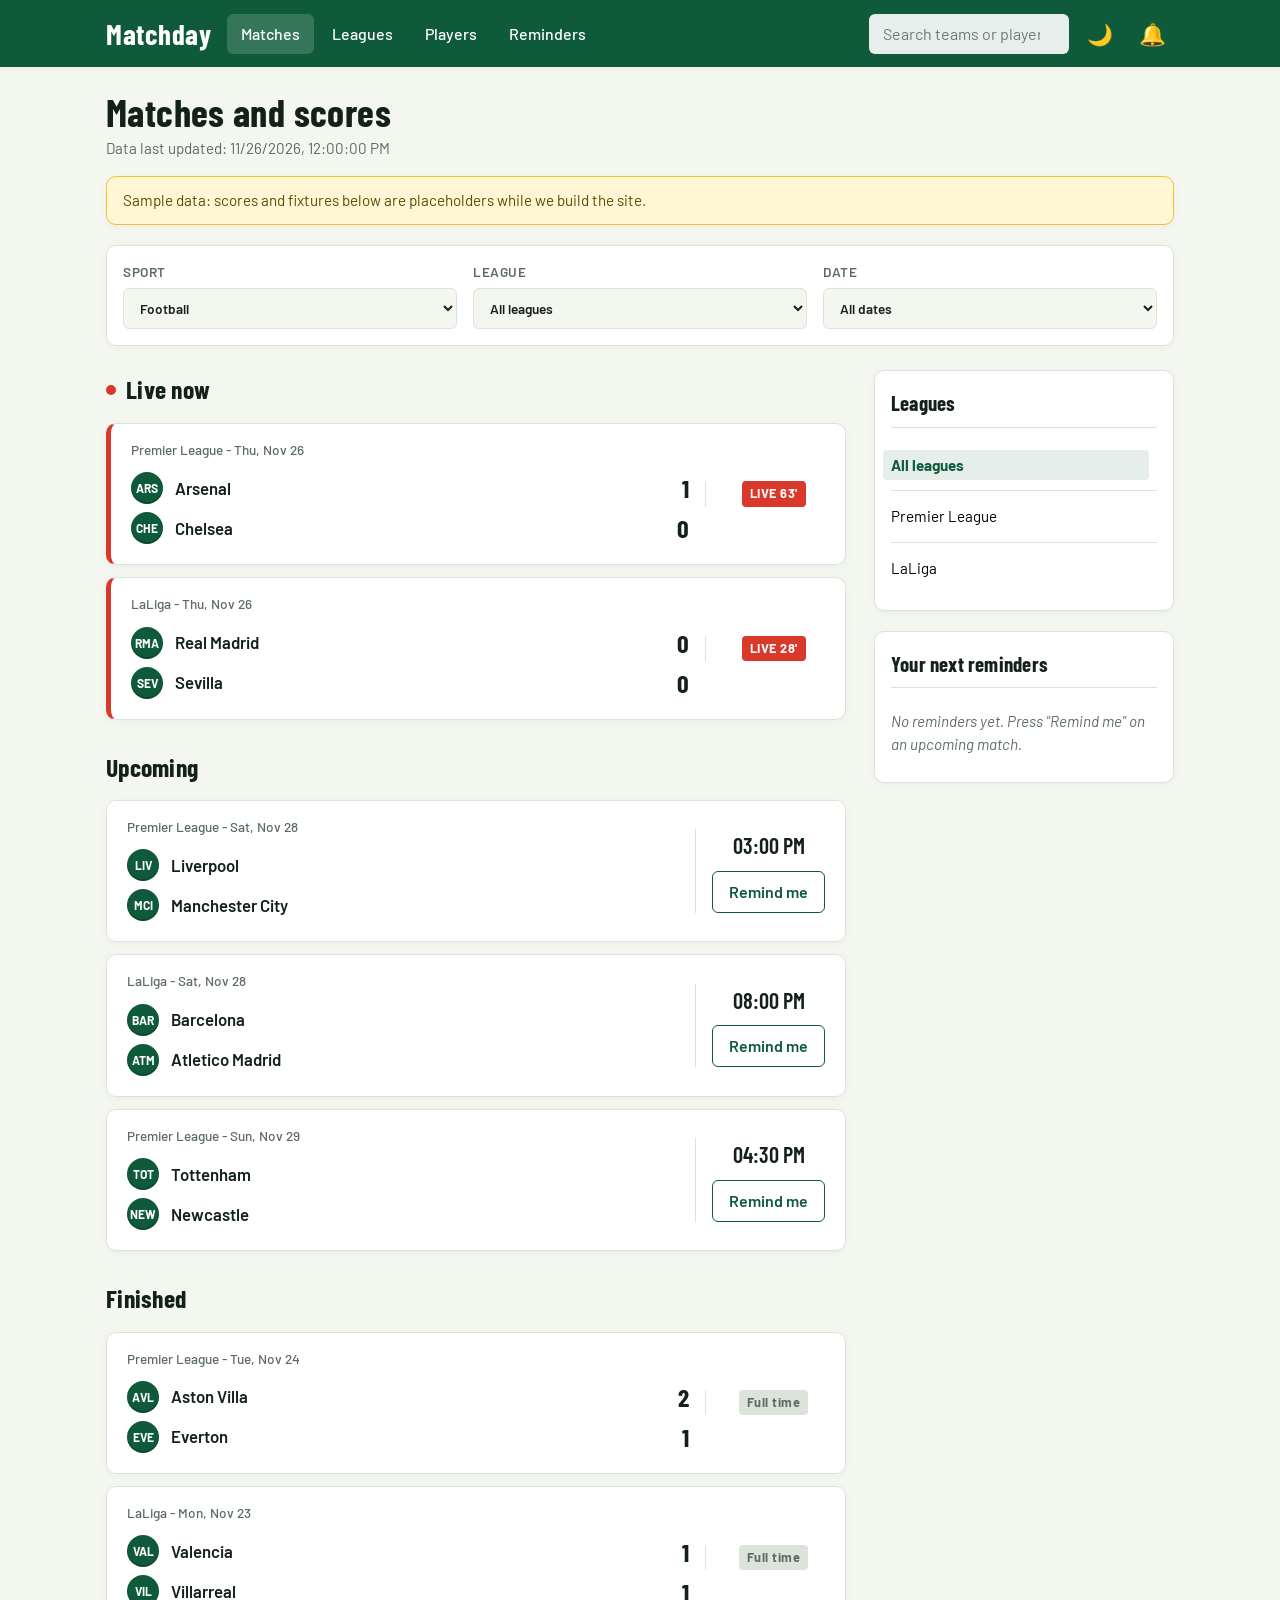
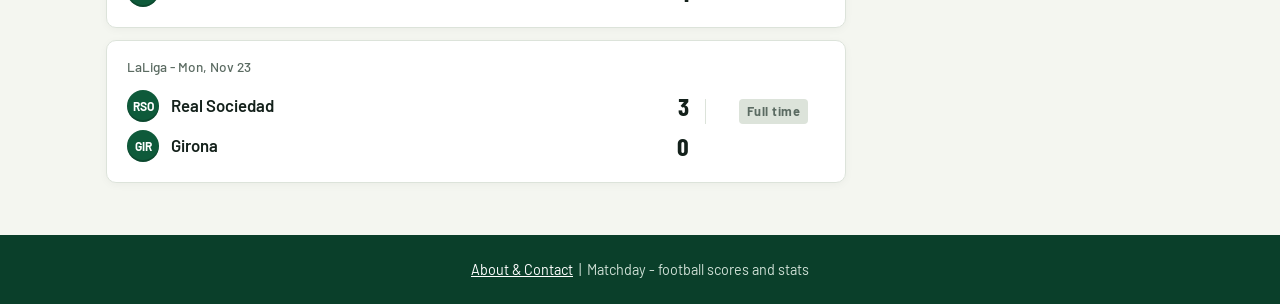
==== index.html @ 205458b6 "initial commit" ====
<!DOCTYPE html>
<html lang="en">
<head>
  <meta charset="UTF-8">
  <meta name="viewport" content="width=device-width, initial-scale=1">
  <title>Matchday - Live Scores, Fixtures and Results</title>
  <!-- Fonts from Google Fonts -->
  <link rel="stylesheet" href="https://fonts.googleapis.com/css2?family=Barlow:wght@400;500;600&family=Barlow+Condensed:wght@600;700&display=swap">
  <link rel="stylesheet" href="assets/css/theme.css">
  <!-- Prevent Dark Mode Flash -->
  <script>
    const savedTheme = localStorage.getItem('theme');
    const systemDark = window.matchMedia('(prefers-color-scheme: dark)').matches;
    if (savedTheme === 'dark' || (!savedTheme && systemDark)) {
      document.documentElement.setAttribute('data-theme', 'dark');
    }
  </script>
</head>
<body data-root="./" data-page="Matches">
  <header id="site-header"></header>

  <main class="page">
    <div class="page-header">
      <div>
        <h1 class="page-title">Matches and scores</h1>
        <p class="page-sub" id="updated"></p>
      </div>
    </div>
    
    <div class="notice" id="sample-notice" hidden>Sample data: scores and fixtures below are placeholders while we build the site.</div>

    <div class="filters">
      <label>Sport
        <select id="f-sport"><option>Football</option></select>
      </label>
      <label>League
        <select id="f-league"><option value="all">All leagues</option></select>
      </label>
      <label>Date
        <select id="f-date"><option value="all">All dates</option></select>
      </label>
    </div>

    <div class="layout">
      <section id="matches"></section>
      <aside>
        <div class="panel"><h3>Leagues</h3><ul class="side-list" id="side-leagues"></ul></div>
        <div class="panel"><h3>Your next reminders</h3><ul class="side-list" id="side-reminders"></ul></div>
      </aside>
    </div>
  </main>

  <footer id="site-footer"></footer>

  <script src="data/matches-data.js"></script>
  <script src="assets/js/common.js"></script>
  <script src="home.js"></script>
</body>
</html>
---- assets/css/theme.css ----
/* ============================================================
   theme.css - SHARED by all 9 pages. Change a colour here and the
   whole website changes. Colours live in :root as "variables".
   ============================================================ */
:root {
  /* Light Theme (Default) */
  --pitch: #0e5a3a;      /* main green (header, buttons) */
  --pitch-dark: #0a3f2a; /* darker green (hover, footer) */
  --chalk: #f4f6f0;      /* page background */
  --card: #ffffff;       /* card background */
  --ink: #14211b;        /* main text */
  --muted: #5b6b62;      /* secondary text */
  --line: #dce3da;       /* borders */
  --gold: #f2c230;       /* highlight (bell badge, active filter) */
  --live: #d8392b;       /* LIVE badge */
  --radius: 10px;
  --shadow-sm: 0 2px 8px rgba(0, 0, 0, 0.04);
  --shadow-md: 0 8px 20px rgba(0, 0, 0, 0.08);
  --transition: all 0.25s cubic-bezier(0.4, 0, 0.2, 1);
}

[data-theme="dark"] {
  /* Dark Theme */
  --chalk: #0f1512;
  --card: #1a2420;
  --ink: #f4f6f0;
  --muted: #9baaa1;
  --line: #2d3b34;
  --shadow-sm: 0 2px 8px rgba(0, 0, 0, 0.3);
  --shadow-md: 0 8px 20px rgba(0, 0, 0, 0.5);
}

* { box-sizing: border-box; margin: 0; }
body {
  font-family: "Barlow", system-ui, -apple-system, "Segoe UI", sans-serif;
  background: var(--chalk);
  color: var(--ink);
  line-height: 1.5;
  transition: background-color 0.3s ease, color 0.3s ease;
}
h1, h2, h3, .score, .logo { font-family: "Barlow Condensed", "Barlow", sans-serif; letter-spacing: 0.01em; }
a { color: inherit; text-decoration: none; }
button, select, input { font: inherit; }
:focus-visible { outline: 3px solid var(--gold); outline-offset: 2px; }

/* ---------- Header ---------- */
.site-header { background: var(--pitch); color: #fff; position: sticky; top: 0; z-index: 10; box-shadow: var(--shadow-sm); }
.header-inner { max-width: 1100px; margin: auto; padding: 12px 16px; display: flex; align-items: center; gap: 16px; flex-wrap: wrap; }
.logo { font-size: 1.8rem; font-weight: 700; letter-spacing: 0.5px; }
.nav { display: flex; gap: 4px; flex: 1; }
.nav a { padding: 8px 14px; border-radius: 6px; font-weight: 500; transition: var(--transition); }
.nav a:hover, .nav a.active { background: rgba(255, 255, 255, 0.16); }
.header-controls { display: flex; align-items: center; gap: 12px; }
.search { padding: 8px 14px; border: 0; border-radius: 6px; width: 200px; background: rgba(255, 255, 255, 0.9); transition: var(--transition); }
.search:focus { background: #fff; box-shadow: 0 0 0 3px rgba(242, 194, 48, 0.4); outline: none; }
.theme-toggle { background: none; border: 0; color: #fff; font-size: 1.3rem; cursor: pointer; padding: 6px; border-radius: 50%; display: grid; place-items: center; transition: var(--transition); }
.theme-toggle:hover { background: rgba(255, 255, 255, 0.16); transform: rotate(15deg); }
.bell { position: relative; background: none; border: 0; color: #fff; font-size: 1.35rem; cursor: pointer; padding: 4px 8px; transition: var(--transition); }
.bell:hover { transform: scale(1.1); }
.bell-count { position: absolute; top: -2px; right: -2px; min-width: 18px; height: 18px; border-radius: 9px; background: var(--gold); color: #000; font-size: 0.75rem; font-weight: 700; display: grid; place-items: center; }
.bell-count[hidden] { display: none; }

/* ---------- Page layout ---------- */
.page { max-width: 1100px; margin: 0 auto; padding: 24px 16px 40px; }
.page-header { display: flex; justify-content: space-between; align-items: flex-end; margin-bottom: 16px; }
.page-title { font-size: 2.4rem; font-weight: 700; margin-bottom: 4px; line-height: 1.1; }
.page-sub { color: var(--muted); font-size: 0.95rem; }
.layout { display: grid; grid-template-columns: 1fr 300px; gap: 28px; align-items: start; }

/* ---------- Small reusable pieces ---------- */
.notice { background: #fff6d6; border: 1px solid var(--gold); color: #5e4a00; border-radius: var(--radius); padding: 12px 16px; margin-bottom: 20px; font-size: 0.95rem; box-shadow: var(--shadow-sm); }
[data-theme="dark"] .notice { background: rgba(242, 194, 48, 0.1); color: var(--gold); border-color: rgba(242, 194, 48, 0.3); }
.panel { background: var(--card); border: 1px solid var(--line); border-radius: var(--radius); padding: 16px; margin-bottom: 20px; box-shadow: var(--shadow-sm); transition: var(--transition); }
.panel h3 { font-size: 1.3rem; margin-bottom: 12px; padding-bottom: 8px; border-bottom: 1px solid var(--line); }
.btn { background: var(--pitch); color: #fff; border: 0; border-radius: 6px; padding: 8px 16px; font-weight: 600; cursor: pointer; transition: var(--transition); }
.btn:hover { background: var(--pitch-dark); transform: translateY(-1px); box-shadow: var(--shadow-sm); }
.btn.outline { background: transparent; color: var(--pitch); border: 1.5px solid var(--pitch); }
[data-theme="dark"] .btn.outline { color: var(--chalk); border-color: var(--chalk); }
.btn.outline:hover { background: var(--pitch); color: #fff; }
.empty { color: var(--muted); padding: 14px 0; font-style: italic; }

/* ---------- Filter bar ---------- */
.filters { display: flex; gap: 16px; flex-wrap: wrap; margin-bottom: 24px; background: var(--card); padding: 16px; border-radius: var(--radius); border: 1px solid var(--line); box-shadow: var(--shadow-sm); }
.filters label { display: flex; flex-direction: column; font-size: 0.85rem; font-weight: 600; color: var(--muted); gap: 6px; text-transform: uppercase; letter-spacing: 0.5px; flex: 1; min-width: 140px; }
.filters select { padding: 10px 12px; border: 1px solid var(--line); border-radius: 6px; background: var(--chalk); color: var(--ink); cursor: pointer; transition: var(--transition); }
.filters select:focus { border-color: var(--pitch); outline: none; box-shadow: 0 0 0 3px rgba(14, 90, 58, 0.2); }

/* ---------- Match Cards & Animations ---------- */
@keyframes pulse {
  0% { box-shadow: 0 0 0 0 rgba(216, 57, 43, 0.6); }
  70% { box-shadow: 0 0 0 10px rgba(216, 57, 43, 0); }
  100% { box-shadow: 0 0 0 0 rgba(216, 57, 43, 0); }
}
@keyframes slideUpFade {
  from { opacity: 0; transform: translateY(20px); }
  to { opacity: 1; transform: translateY(0); }
}

.group-title { font-size: 1.6rem; margin: 28px 0 14px; display: flex; align-items: center; gap: 10px; }
.group-title:first-child { margin-top: 0; }
.dot-live { width: 10px; height: 10px; border-radius: 50%; background: var(--live); animation: pulse 1.5s infinite; }

.match-card { 
  background: var(--card); 
  border: 1px solid var(--line); 
  border-radius: var(--radius); 
  padding: 16px 20px; 
  margin-bottom: 12px; 
  display: grid; 
  grid-template-columns: 1fr auto; 
  gap: 16px; 
  align-items: center; 
  box-shadow: var(--shadow-sm);
  transition: var(--transition);
  opacity: 0;
  animation: slideUpFade 0.4s ease-out forwards;
}
.match-card:hover { transform: translateY(-3px); box-shadow: var(--shadow-md); border-color: rgba(14, 90, 58, 0.4); }
.match-card.is-live { border-left: 5px solid var(--live); }

.match-meta { font-size: 0.85rem; color: var(--muted); margin-bottom: 8px; font-weight: 500; }
.team { display: flex; align-items: center; gap: 12px; padding: 4px 0; }
.crest { width: 32px; height: 32px; border-radius: 50%; background: var(--pitch); color: #fff; font-size: 0.75rem; font-weight: 700; display: grid; place-items: center; flex: none; box-shadow: inset 0 -2px 0 rgba(0,0,0,0.2); }
.team-name { flex: 1; font-weight: 600; font-size: 1.05rem; }
.score { font-size: 1.6rem; font-weight: 700; min-width: 24px; text-align: right; line-height: 1; }
.match-side { text-align: center; min-width: 120px; display: flex; flex-direction: column; gap: 8px; align-items: center; border-left: 1px solid var(--line); padding-left: 16px; }
.kickoff { font-family: "Barlow Condensed", sans-serif; font-size: 1.4rem; font-weight: 600; }
.badge { font-size: 0.8rem; font-weight: 700; padding: 3px 8px; border-radius: 4px; letter-spacing: 0.5px; }
.badge.live { background: var(--live); color: #fff; }
.badge.ft { background: var(--line); color: var(--muted); }

/* ---------- Sidebar ---------- */
.side-list { list-style: none; padding: 0; }
.side-list li { padding: 10px 0; border-bottom: 1px solid var(--line); font-size: 0.95rem; }
.side-list li:last-child { border: 0; }
.side-list button { background: none; border: 0; cursor: pointer; width: 100%; text-align: left; padding: 4px 8px; margin-left: -8px; border-radius: 4px; transition: var(--transition); }
.side-list button:hover { background: var(--chalk); }
.side-list button.on { font-weight: 700; color: var(--pitch); background: rgba(14, 90, 58, 0.1); }
[data-theme="dark"] .side-list button.on { color: var(--gold); background: rgba(242, 194, 48, 0.1); }
.side-list small { color: var(--muted); font-size: 0.8rem; }

/* ---------- Footer ---------- */
.site-footer { background: var(--pitch-dark); color: #cfe0d6; text-align: center; padding: 24px 16px; font-size: 0.9rem; }
.site-footer a { color: #fff; text-decoration: underline; }

/* ---------- Responsive Design ---------- */
@media (max-width: 820px) {
  .header-inner { padding: 10px 16px; gap: 12px; }
  .nav { order: 3; width: 100%; overflow-x: auto; padding-bottom: 4px; }
  .header-controls { order: 2; margin-left: auto; }
  
  .layout { 
    display: flex; 
    flex-direction: column; 
  }
  .layout > aside { 
    order: -1; /* Stacks sidebar ABOVE matches on mobile */
    width: 100%; 
  }
  
  .match-card { 
    grid-template-columns: 1fr; 
    gap: 12px; 
  }
  .match-side { 
    border-left: 0; 
    border-top: 1px solid var(--line); 
    padding-left: 0; 
    padding-top: 12px; 
    flex-direction: row; 
    justify-content: space-between; 
  }
  .filters { flex-direction: column; gap: 12px; }
  .filters label { width: 100%; }
}

@media (max-width: 500px) {
  .header-controls { width: 100%; order: 3; justify-content: space-between; margin-top: 10px; }
  .search { flex: 1; width: auto; }
  .page-title { font-size: 2rem; }
}
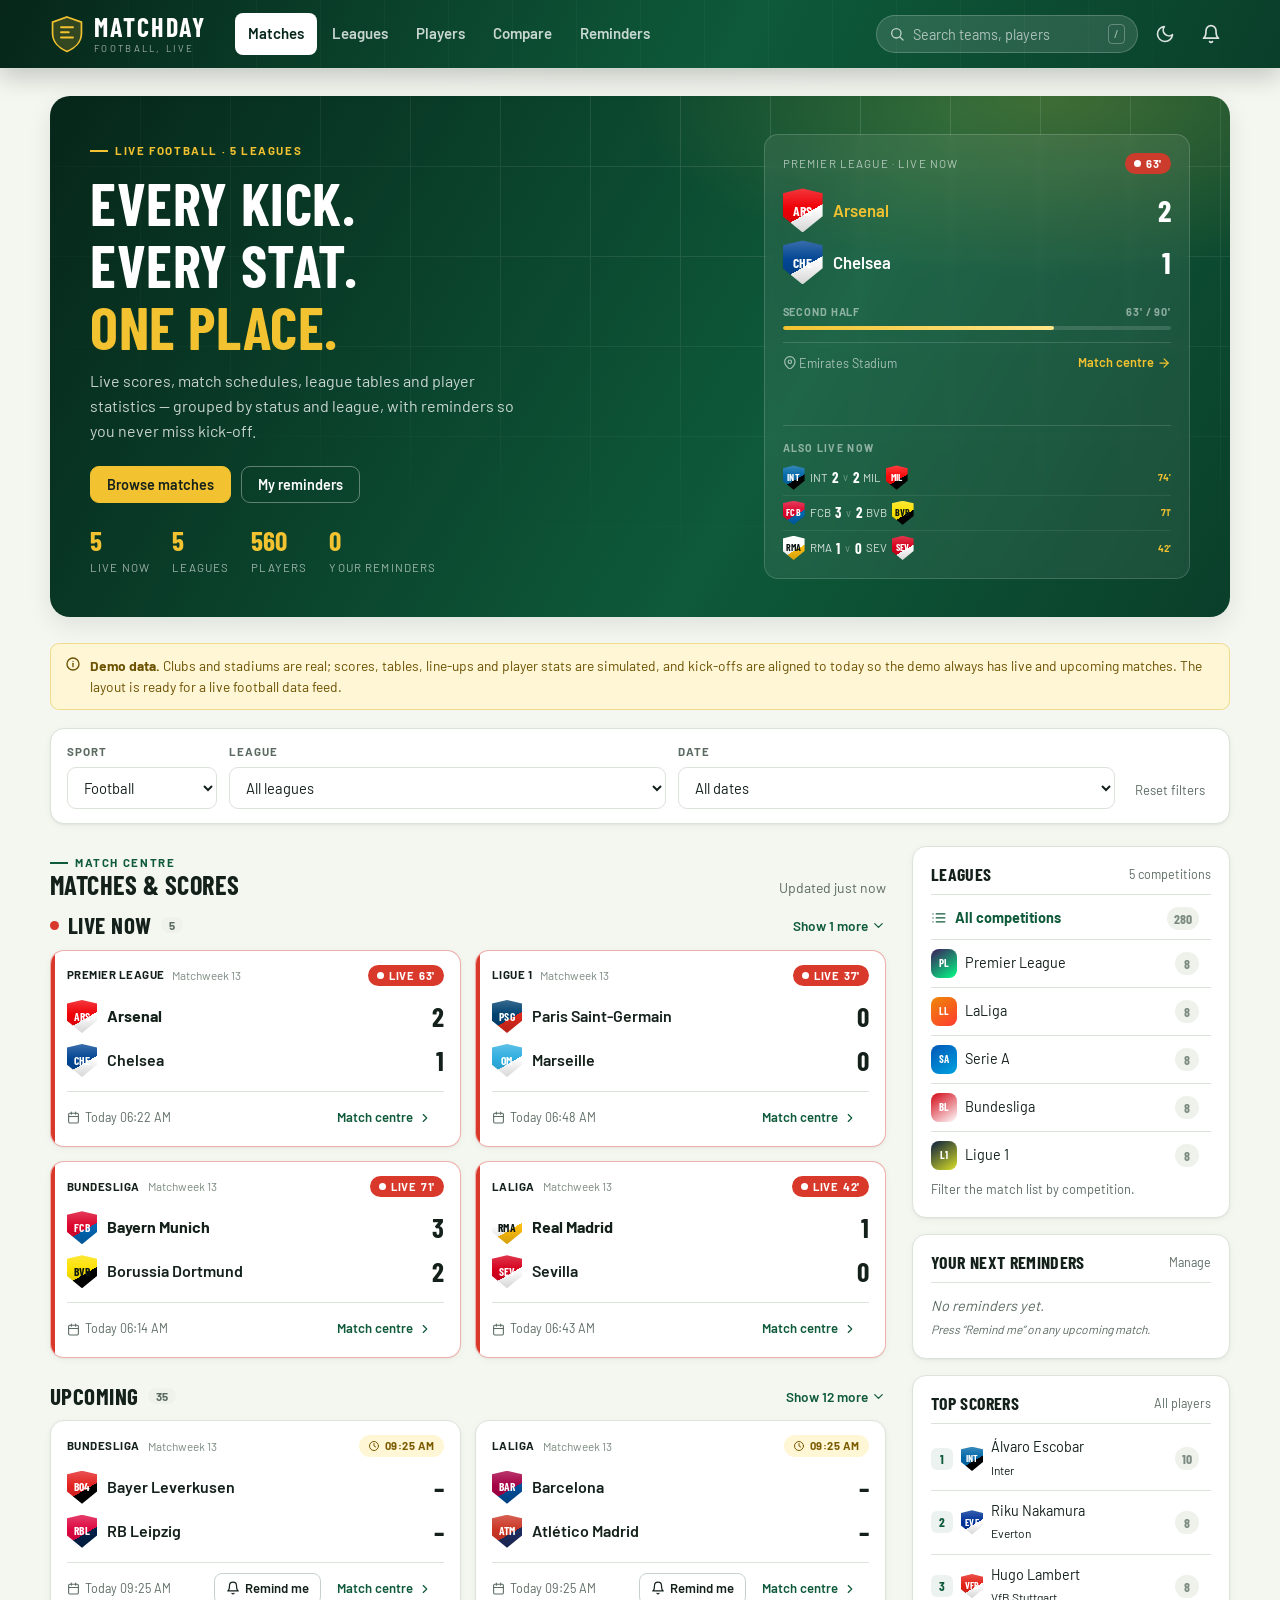
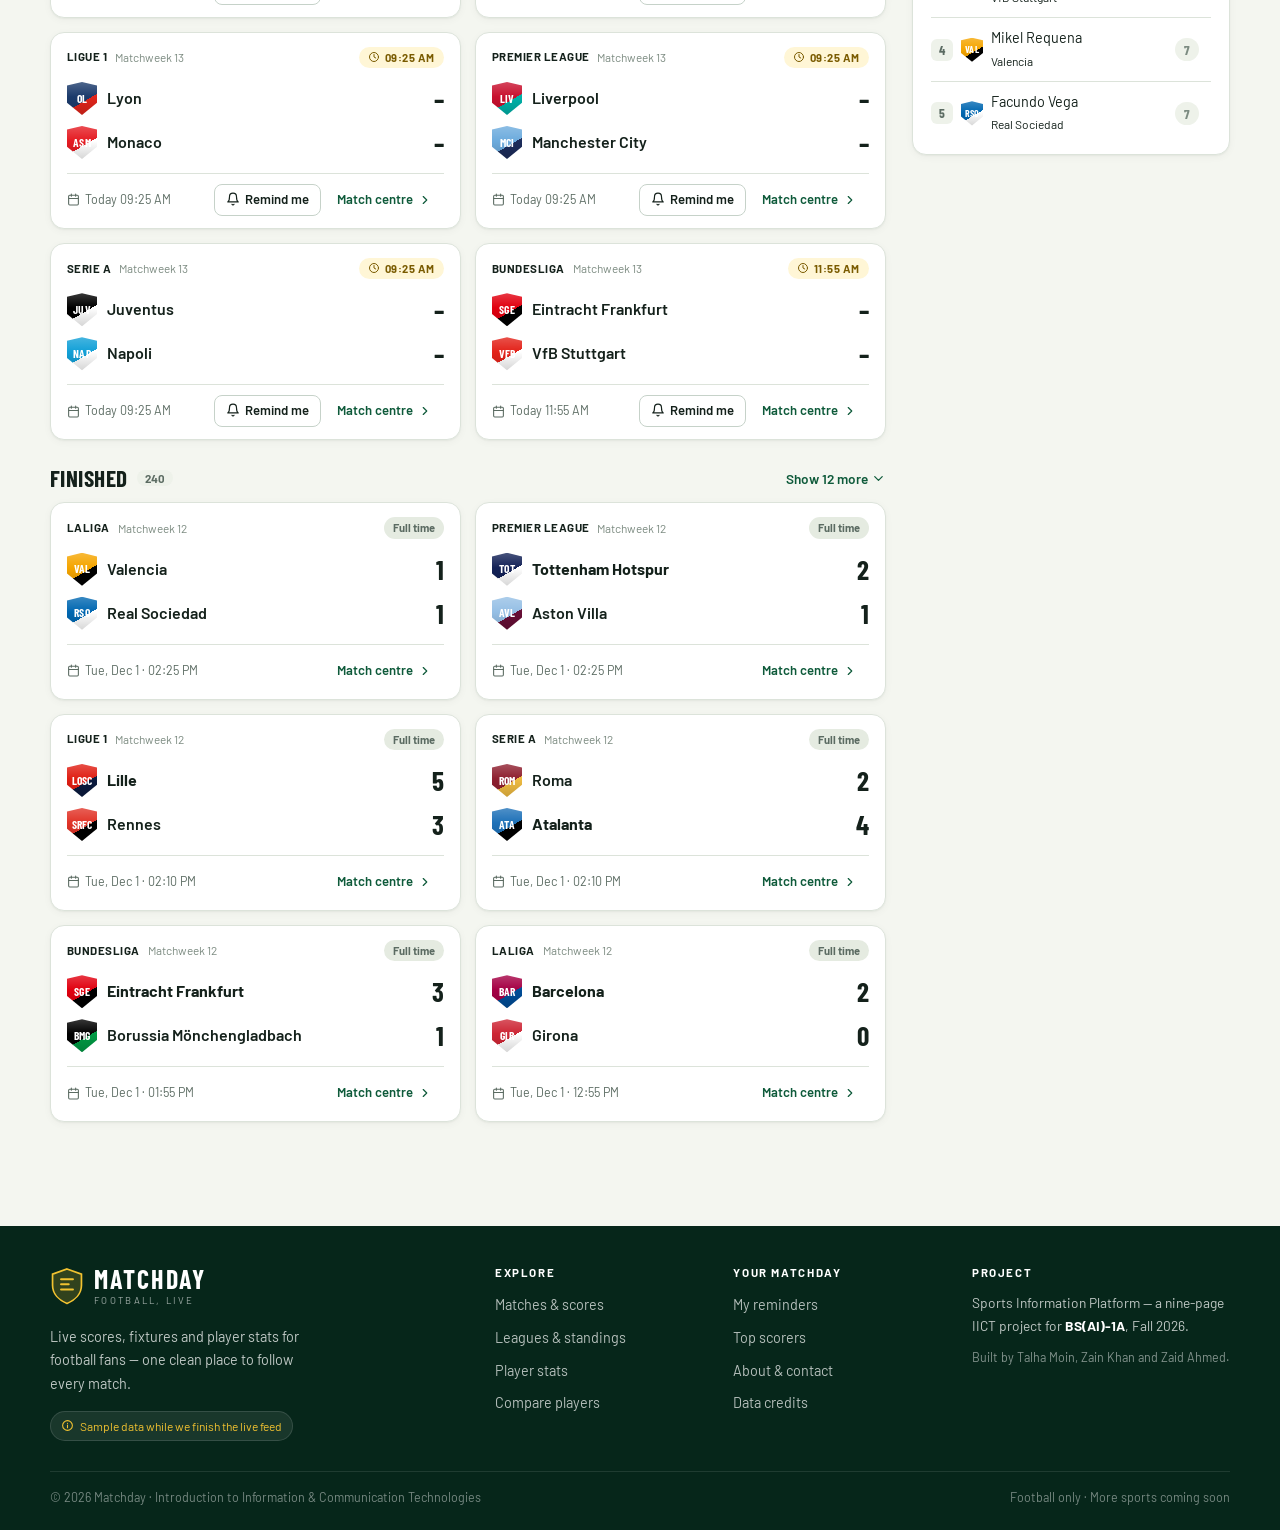
==== commit c6bce04b: "finalising" ====
--- a/index.html
+++ b/index.html
@@ -3,57 +3,115 @@
 <head>
   <meta charset="UTF-8">
   <meta name="viewport" content="width=device-width, initial-scale=1">
-  <title>Matchday - Live Scores, Fixtures and Results</title>
-  <!-- Fonts from Google Fonts -->
-  <link rel="stylesheet" href="https://fonts.googleapis.com/css2?family=Barlow:wght@400;500;600&family=Barlow+Condensed:wght@600;700&display=swap">
+  <title>Matchday · Live football scores, fixtures and results</title>
+  <meta name="description" content="Live football scores, upcoming fixtures, results and player stats across Europe's top five leagues.">
+  <link rel="icon" href="assets/img/favicon.svg" type="image/svg+xml">
+  <link rel="stylesheet" href="assets/css/fonts.css">
   <link rel="stylesheet" href="assets/css/theme.css">
-  <!-- Prevent Dark Mode Flash -->
   <script>
-    const savedTheme = localStorage.getItem('theme');
-    const systemDark = window.matchMedia('(prefers-color-scheme: dark)').matches;
-    if (savedTheme === 'dark' || (!savedTheme && systemDark)) {
-      document.documentElement.setAttribute('data-theme', 'dark');
-    }
+    (function () {
+      try {
+        const saved = localStorage.getItem("theme");
+        const dark = saved === "dark" || (!saved && window.matchMedia("(prefers-color-scheme: dark)").matches);
+        if (dark) document.documentElement.setAttribute("data-theme", "dark");
+      } catch (e) {}
+    })();
   </script>
 </head>
 <body data-root="./" data-page="Matches">
+  <a class="skip-link" href="#main">Skip to content</a>
   <header id="site-header"></header>
 
-  <main class="page">
-    <div class="page-header">
-      <div>
-        <h1 class="page-title">Matches and scores</h1>
-        <p class="page-sub" id="updated"></p>
+  <main id="main">
+    <div class="wrap page">
+      <section class="hero" aria-labelledby="hero-title">
+        <div class="hero-copy">
+          <span class="eyebrow">Live football · 5 leagues</span>
+          <h1 id="hero-title">Every kick.<br>Every stat.<br><span class="accent">One place.</span></h1>
+          <p>Live scores, match schedules, league tables and player statistics — grouped by status and league, with reminders so you never miss kick-off.</p>
+          <div class="hero-actions">
+            <a class="btn btn-gold" href="#matches">Browse matches</a>
+            <a class="btn btn-outline" href="reminders/index.html">My reminders</a>
+          </div>
+          <div class="hero-stats" id="hero-stats"></div>
+        </div>
+        <aside class="hero-spotlight" id="hero-spotlight" aria-label="Featured live match"></aside>
+      </section>
+
+      <div class="notice" id="sample-notice" hidden></div>
+
+      <div class="filter-bar" role="search" aria-label="Filter matches">
+        <div class="field compact">
+          <label for="f-sport">Sport</label>
+          <select class="select" id="f-sport">
+            <option value="football">Football</option>
+            <option value="cricket" disabled>Cricket (coming soon)</option>
+            <option value="basketball" disabled>Basketball (coming soon)</option>
+          </select>
+        </div>
+        <div class="field">
+          <label for="f-league">League</label>
+          <select class="select" id="f-league"><option value="all">All leagues</option></select>
+        </div>
+        <div class="field">
+          <label for="f-date">Date</label>
+          <select class="select" id="f-date"><option value="all">All dates</option></select>
+        </div>
+        <div class="filter-actions">
+          <button class="filter-clear" type="button" id="clear-filters">Reset filters</button>
+        </div>
       </div>
-    </div>
-    
-    <div class="notice" id="sample-notice" hidden>Sample data: scores and fixtures below are placeholders while we build the site.</div>
 
-    <div class="filters">
-      <label>Sport
-        <select id="f-sport"><option>Football</option></select>
-      </label>
-      <label>League
-        <select id="f-league"><option value="all">All leagues</option></select>
-      </label>
-      <label>Date
-        <select id="f-date"><option value="all">All dates</option></select>
-      </label>
-    </div>
+      <div class="filter-summary" id="filter-summary" hidden></div>
 
-    <div class="layout">
-      <section id="matches"></section>
-      <aside>
-        <div class="panel"><h3>Leagues</h3><ul class="side-list" id="side-leagues"></ul></div>
-        <div class="panel"><h3>Your next reminders</h3><ul class="side-list" id="side-reminders"></ul></div>
-      </aside>
+      <div class="home-layout">
+        <section aria-labelledby="matches-heading">
+          <div class="section-head">
+            <div>
+              <span class="eyebrow">Match centre</span>
+              <h2 id="matches-heading" class="section-title">Matches &amp; scores</h2>
+            </div>
+            <p class="small muted">Updated <span data-updated></span></p>
+          </div>
+          <div id="matches"></div>
+          <div id="matches-empty" hidden></div>
+        </section>
+
+        <aside class="home-side" aria-label="League shortcuts and reminders">
+          <div class="panel">
+            <div class="panel-head">
+              <h3>Leagues</h3>
+              <span class="panel-sub">5 competitions</span>
+            </div>
+            <ul class="side-list" id="side-leagues"></ul>
+            <p class="side-note">Filter the match list by competition.</p>
+          </div>
+          <div class="panel">
+            <div class="panel-head">
+              <h3>Your next reminders</h3>
+              <a class="panel-sub" href="reminders/index.html">Manage</a>
+            </div>
+            <ul class="side-list" id="side-reminders"></ul>
+          </div>
+          <div class="panel">
+            <div class="panel-head">
+              <h3>Top scorers</h3>
+              <a class="panel-sub" href="players/index.html?sort=goals">All players</a>
+            </div>
+            <ul class="side-list" id="side-scorers"></ul>
+          </div>
+        </aside>
+      </div>
     </div>
   </main>
 
   <footer id="site-footer"></footer>
 
   <script src="data/matches-data.js"></script>
+  <script src="data/teams-data.js"></script>
+  <script src="data/players-data.js"></script>
+  <script src="assets/js/store.js"></script>
   <script src="assets/js/common.js"></script>
   <script src="home.js"></script>
 </body>
-</html>+</html>
--- a/assets/css/fonts.css
+++ b/assets/css/fonts.css
@@ -0,0 +1,122 @@
+/* Local Barlow / Barlow Condensed, generated by tools/fetch_fonts.js.
+   Self-hosted so the site loads instantly and works offline. */
+
+/* latin-ext */
+@font-face {
+  font-family: 'Barlow';
+  font-style: normal;
+  font-weight: 400;
+  font-display: swap;
+  src: url('../fonts/Barlow-400-latin-ext.woff2') format('woff2');
+  unicode-range: U+0100-02BA, U+02BD-02C5, U+02C7-02CC, U+02CE-02D7, U+02DD-02FF, U+0304, U+0308, U+0329, U+1D00-1DBF, U+1E00-1E9F, U+1EF2-1EFF, U+2020, U+20A0-20AB, U+20AD-20C4, U+2113, U+2C60-2C7F, U+A720-A7FF;
+}
+
+/* latin */
+@font-face {
+  font-family: 'Barlow';
+  font-style: normal;
+  font-weight: 400;
+  font-display: swap;
+  src: url('../fonts/Barlow-400-latin.woff2') format('woff2');
+  unicode-range: U+0000-00FF, U+0131, U+0152-0153, U+02BB-02BC, U+02C6, U+02DA, U+02DC, U+0304, U+0308, U+0329, U+2000-206F, U+20AC, U+2122, U+2191, U+2193, U+2212, U+2215, U+FEFF, U+FFFD;
+}
+
+/* latin-ext */
+@font-face {
+  font-family: 'Barlow';
+  font-style: normal;
+  font-weight: 500;
+  font-display: swap;
+  src: url('../fonts/Barlow-500-latin-ext.woff2') format('woff2');
+  unicode-range: U+0100-02BA, U+02BD-02C5, U+02C7-02CC, U+02CE-02D7, U+02DD-02FF, U+0304, U+0308, U+0329, U+1D00-1DBF, U+1E00-1E9F, U+1EF2-1EFF, U+2020, U+20A0-20AB, U+20AD-20C4, U+2113, U+2C60-2C7F, U+A720-A7FF;
+}
+
+/* latin */
+@font-face {
+  font-family: 'Barlow';
+  font-style: normal;
+  font-weight: 500;
+  font-display: swap;
+  src: url('../fonts/Barlow-500-latin.woff2') format('woff2');
+  unicode-range: U+0000-00FF, U+0131, U+0152-0153, U+02BB-02BC, U+02C6, U+02DA, U+02DC, U+0304, U+0308, U+0329, U+2000-206F, U+20AC, U+2122, U+2191, U+2193, U+2212, U+2215, U+FEFF, U+FFFD;
+}
+
+/* latin-ext */
+@font-face {
+  font-family: 'Barlow';
+  font-style: normal;
+  font-weight: 600;
+  font-display: swap;
+  src: url('../fonts/Barlow-600-latin-ext.woff2') format('woff2');
+  unicode-range: U+0100-02BA, U+02BD-02C5, U+02C7-02CC, U+02CE-02D7, U+02DD-02FF, U+0304, U+0308, U+0329, U+1D00-1DBF, U+1E00-1E9F, U+1EF2-1EFF, U+2020, U+20A0-20AB, U+20AD-20C4, U+2113, U+2C60-2C7F, U+A720-A7FF;
+}
+
+/* latin */
+@font-face {
+  font-family: 'Barlow';
+  font-style: normal;
+  font-weight: 600;
+  font-display: swap;
+  src: url('../fonts/Barlow-600-latin.woff2') format('woff2');
+  unicode-range: U+0000-00FF, U+0131, U+0152-0153, U+02BB-02BC, U+02C6, U+02DA, U+02DC, U+0304, U+0308, U+0329, U+2000-206F, U+20AC, U+2122, U+2191, U+2193, U+2212, U+2215, U+FEFF, U+FFFD;
+}
+
+/* latin-ext */
+@font-face {
+  font-family: 'Barlow';
+  font-style: normal;
+  font-weight: 700;
+  font-display: swap;
+  src: url('../fonts/Barlow-700-latin-ext.woff2') format('woff2');
+  unicode-range: U+0100-02BA, U+02BD-02C5, U+02C7-02CC, U+02CE-02D7, U+02DD-02FF, U+0304, U+0308, U+0329, U+1D00-1DBF, U+1E00-1E9F, U+1EF2-1EFF, U+2020, U+20A0-20AB, U+20AD-20C4, U+2113, U+2C60-2C7F, U+A720-A7FF;
+}
+
+/* latin */
+@font-face {
+  font-family: 'Barlow';
+  font-style: normal;
+  font-weight: 700;
+  font-display: swap;
+  src: url('../fonts/Barlow-700-latin.woff2') format('woff2');
+  unicode-range: U+0000-00FF, U+0131, U+0152-0153, U+02BB-02BC, U+02C6, U+02DA, U+02DC, U+0304, U+0308, U+0329, U+2000-206F, U+20AC, U+2122, U+2191, U+2193, U+2212, U+2215, U+FEFF, U+FFFD;
+}
+
+/* latin-ext */
+@font-face {
+  font-family: 'Barlow Condensed';
+  font-style: normal;
+  font-weight: 600;
+  font-display: swap;
+  src: url('../fonts/Barlow-Condensed-600-latin-ext.woff2') format('woff2');
+  unicode-range: U+0100-02BA, U+02BD-02C5, U+02C7-02CC, U+02CE-02D7, U+02DD-02FF, U+0304, U+0308, U+0329, U+1D00-1DBF, U+1E00-1E9F, U+1EF2-1EFF, U+2020, U+20A0-20AB, U+20AD-20C4, U+2113, U+2C60-2C7F, U+A720-A7FF;
+}
+
+/* latin */
+@font-face {
+  font-family: 'Barlow Condensed';
+  font-style: normal;
+  font-weight: 600;
+  font-display: swap;
+  src: url('../fonts/Barlow-Condensed-600-latin.woff2') format('woff2');
+  unicode-range: U+0000-00FF, U+0131, U+0152-0153, U+02BB-02BC, U+02C6, U+02DA, U+02DC, U+0304, U+0308, U+0329, U+2000-206F, U+20AC, U+2122, U+2191, U+2193, U+2212, U+2215, U+FEFF, U+FFFD;
+}
+
+/* latin-ext */
+@font-face {
+  font-family: 'Barlow Condensed';
+  font-style: normal;
+  font-weight: 700;
+  font-display: swap;
+  src: url('../fonts/Barlow-Condensed-700-latin-ext.woff2') format('woff2');
+  unicode-range: U+0100-02BA, U+02BD-02C5, U+02C7-02CC, U+02CE-02D7, U+02DD-02FF, U+0304, U+0308, U+0329, U+1D00-1DBF, U+1E00-1E9F, U+1EF2-1EFF, U+2020, U+20A0-20AB, U+20AD-20C4, U+2113, U+2C60-2C7F, U+A720-A7FF;
+}
+
+/* latin */
+@font-face {
+  font-family: 'Barlow Condensed';
+  font-style: normal;
+  font-weight: 700;
+  font-display: swap;
+  src: url('../fonts/Barlow-Condensed-700-latin.woff2') format('woff2');
+  unicode-range: U+0000-00FF, U+0131, U+0152-0153, U+02BB-02BC, U+02C6, U+02DA, U+02DC, U+0304, U+0308, U+0329, U+2000-206F, U+20AC, U+2122, U+2191, U+2193, U+2212, U+2215, U+FEFF, U+FFFD;
+}
--- a/assets/css/theme.css
+++ b/assets/css/theme.css
@@ -1,181 +1,1696 @@
 /* ============================================================
-   theme.css - SHARED by all 9 pages. Change a colour here and the
-   whole website changes. Colours live in :root as "variables".
+   theme.css - shared by all nine pages.
+   One design system: colours, type, cards, tables, forms,
+   match cards, scoreboards, reminders, compare bars and the
+   responsive header / footer.
+   Change a colour in :root and the whole website changes.
    ============================================================ */
+
+/* ---------- 1. Design tokens ---------- */
 :root {
-  /* Light Theme (Default) */
-  --pitch: #0e5a3a;      /* main green (header, buttons) */
-  --pitch-dark: #0a3f2a; /* darker green (hover, footer) */
-  --chalk: #f4f6f0;      /* page background */
-  --card: #ffffff;       /* card background */
-  --ink: #14211b;        /* main text */
-  --muted: #5b6b62;      /* secondary text */
-  --line: #dce3da;       /* borders */
-  --gold: #f2c230;       /* highlight (bell badge, active filter) */
-  --live: #d8392b;       /* LIVE badge */
-  --radius: 10px;
-  --shadow-sm: 0 2px 8px rgba(0, 0, 0, 0.04);
-  --shadow-md: 0 8px 20px rgba(0, 0, 0, 0.08);
-  --transition: all 0.25s cubic-bezier(0.4, 0, 0.2, 1);
+  --pitch: #0e5a3a;
+  --pitch-dark: #0a3f2a;
+  --pitch-deep: #06261a;
+  --pitch-soft: rgba(14, 90, 58, 0.08);
+  --chalk: #f4f6f0;
+  --card: #ffffff;
+  --surface-2: #eef2ea;
+  --surface-3: #e5ebe1;
+  --ink: #14211b;
+  --muted: #5b6b62;
+  --muted-2: #7c8b81;
+  --line: #dce3da;
+  --line-strong: #c6d2c9;
+  --gold: #f2c230;
+  --gold-dark: #d9a900;
+  --gold-soft: #fff6d6;
+  --live: #d8392b;
+  --live-soft: #fdecea;
+  --blue: #1f6fb2;
+  --blue-soft: #e8f2fb;
+  --ok: #187a4b;
+  --radius-xs: 6px;
+  --radius-sm: 9px;
+  --radius: 14px;
+  --radius-lg: 20px;
+  --shadow-sm: 0 1px 2px rgba(16, 34, 25, 0.05), 0 2px 8px rgba(16, 34, 25, 0.04);
+  --shadow-md: 0 8px 24px rgba(16, 34, 25, 0.09);
+  --shadow-lg: 0 24px 60px rgba(16, 34, 25, 0.16);
+  --max: 1180px;
+  --font-display: "Barlow Condensed", "Barlow", "Segoe UI", sans-serif;
+  --font-body: "Barlow", system-ui, -apple-system, "Segoe UI", sans-serif;
+  --transition: 180ms cubic-bezier(0.4, 0, 0.2, 1);
+  --header-h: 68px;
 }
 
 [data-theme="dark"] {
-  /* Dark Theme */
-  --chalk: #0f1512;
-  --card: #1a2420;
-  --ink: #f4f6f0;
-  --muted: #9baaa1;
-  --line: #2d3b34;
-  --shadow-sm: 0 2px 8px rgba(0, 0, 0, 0.3);
-  --shadow-md: 0 8px 20px rgba(0, 0, 0, 0.5);
-}
-
-* { box-sizing: border-box; margin: 0; }
+  --pitch: #10543a;
+  --pitch-dark: #0b3a28;
+  --pitch-deep: #04150e;
+  --pitch-soft: rgba(46, 160, 110, 0.12);
+  --chalk: #0d1410;
+  --card: #16211b;
+  --surface-2: #1b2921;
+  --surface-3: #23352b;
+  --ink: #edf3ec;
+  --muted: #a3b5aa;
+  --muted-2: #87998e;
+  --line: #2b3a32;
+  --line-strong: #3a4d42;
+  --gold-soft: rgba(242, 194, 48, 0.14);
+  --live-soft: rgba(216, 57, 43, 0.16);
+  --blue-soft: rgba(31, 111, 178, 0.18);
+  --shadow-sm: 0 1px 2px rgba(0, 0, 0, 0.3);
+  --shadow-md: 0 10px 30px rgba(0, 0, 0, 0.42);
+  --shadow-lg: 0 24px 70px rgba(0, 0, 0, 0.55);
+}
+
+/* ---------- 2. Reset and base ---------- */
+* { box-sizing: border-box; margin: 0; padding: 0; }
+[hidden] { display: none !important; }
+html { scroll-behavior: smooth; -webkit-text-size-adjust: 100%; }
 body {
-  font-family: "Barlow", system-ui, -apple-system, "Segoe UI", sans-serif;
-  background: var(--chalk);
+  font-family: var(--font-body);
+  font-size: 16px;
+  line-height: 1.55;
   color: var(--ink);
-  line-height: 1.5;
+  background:
+    radial-gradient(1100px 520px at 50% -260px, var(--pitch-soft), transparent 70%),
+    var(--chalk);
+  min-height: 100vh;
+  display: flex;
+  flex-direction: column;
   transition: background-color 0.3s ease, color 0.3s ease;
 }
-h1, h2, h3, .score, .logo { font-family: "Barlow Condensed", "Barlow", sans-serif; letter-spacing: 0.01em; }
+main { flex: 1 0 auto; }
+img { max-width: 100%; display: block; }
 a { color: inherit; text-decoration: none; }
-button, select, input { font: inherit; }
-:focus-visible { outline: 3px solid var(--gold); outline-offset: 2px; }
-
-/* ---------- Header ---------- */
-.site-header { background: var(--pitch); color: #fff; position: sticky; top: 0; z-index: 10; box-shadow: var(--shadow-sm); }
-.header-inner { max-width: 1100px; margin: auto; padding: 12px 16px; display: flex; align-items: center; gap: 16px; flex-wrap: wrap; }
-.logo { font-size: 1.8rem; font-weight: 700; letter-spacing: 0.5px; }
-.nav { display: flex; gap: 4px; flex: 1; }
-.nav a { padding: 8px 14px; border-radius: 6px; font-weight: 500; transition: var(--transition); }
-.nav a:hover, .nav a.active { background: rgba(255, 255, 255, 0.16); }
-.header-controls { display: flex; align-items: center; gap: 12px; }
-.search { padding: 8px 14px; border: 0; border-radius: 6px; width: 200px; background: rgba(255, 255, 255, 0.9); transition: var(--transition); }
-.search:focus { background: #fff; box-shadow: 0 0 0 3px rgba(242, 194, 48, 0.4); outline: none; }
-.theme-toggle { background: none; border: 0; color: #fff; font-size: 1.3rem; cursor: pointer; padding: 6px; border-radius: 50%; display: grid; place-items: center; transition: var(--transition); }
-.theme-toggle:hover { background: rgba(255, 255, 255, 0.16); transform: rotate(15deg); }
-.bell { position: relative; background: none; border: 0; color: #fff; font-size: 1.35rem; cursor: pointer; padding: 4px 8px; transition: var(--transition); }
-.bell:hover { transform: scale(1.1); }
-.bell-count { position: absolute; top: -2px; right: -2px; min-width: 18px; height: 18px; border-radius: 9px; background: var(--gold); color: #000; font-size: 0.75rem; font-weight: 700; display: grid; place-items: center; }
+button, input, select, textarea { font: inherit; color: inherit; }
+button { cursor: pointer; }
+h1, h2, h3, h4, .display { font-family: var(--font-display); font-weight: 700; line-height: 1.05; letter-spacing: 0.01em; }
+h1 { font-size: clamp(2.2rem, 4.4vw, 3.2rem); text-transform: uppercase; }
+h2 { font-size: clamp(1.6rem, 2.6vw, 2.1rem); text-transform: uppercase; }
+h3 { font-size: 1.35rem; }
+::selection { background: var(--gold); color: #14211b; }
+:focus-visible { outline: 3px solid var(--gold); outline-offset: 2px; border-radius: 4px; }
+.icon { width: 1.1em; height: 1.1em; flex: none; vertical-align: -0.15em; }
+.muted { color: var(--muted); }
+.small { font-size: 0.875rem; }
+.tiny { font-size: 0.78rem; }
+.nowrap { white-space: nowrap; }
+.sr-only {
+  position: absolute; width: 1px; height: 1px; padding: 0; margin: -1px;
+  overflow: hidden; clip: rect(0, 0, 0, 0); white-space: nowrap; border: 0;
+}
+.skip-link {
+  position: absolute; left: 12px; top: -60px; z-index: 200;
+  background: var(--gold); color: #10241a; padding: 10px 16px;
+  border-radius: 0 0 var(--radius-sm) var(--radius-sm); font-weight: 700;
+  transition: top var(--transition);
+}
+.skip-link:focus { top: 0; }
+body.nav-open { overflow: hidden; }
+
+/* ---------- 3. Layout ---------- */
+.wrap { width: min(var(--max), calc(100% - 40px)); margin-inline: auto; }
+.page { padding: 28px 0 64px; }
+.section { margin-top: 34px; }
+.section-head {
+  display: flex; align-items: flex-end; justify-content: space-between;
+  gap: 16px; margin-bottom: 14px;
+}
+.section-head h2 { font-size: 1.65rem; }
+.section-title { font-size: clamp(1.7rem, 2.8vw, 2.05rem); text-transform: uppercase; letter-spacing: 0.015em; }
+.section-link {
+  display: inline-flex; align-items: center; gap: 4px;
+  font-weight: 600; font-size: 0.9rem; color: var(--pitch);
+  border-bottom: 1px solid transparent;
+}
+[data-theme="dark"] .section-link { color: var(--gold); }
+.section-link:hover { border-color: currentColor; }
+.section-link .icon { width: 1em; height: 1em; }
+.grid-2 { display: grid; grid-template-columns: repeat(2, minmax(0, 1fr)); gap: 18px; }
+.grid-3 { display: grid; grid-template-columns: repeat(3, minmax(0, 1fr)); gap: 18px; }
+.grid-4 { display: grid; grid-template-columns: repeat(4, minmax(0, 1fr)); gap: 14px; }
+.home-layout > *, .team-layout > *, .player-layout > *, .reminders-layout > *,
+.about-layout > *, .match-body > *, .league-columns > *, .league-layout > * { min-width: 0; }
+
+/* ---------- 4. Header ---------- */
+.site-header {
+  position: sticky; top: 0; z-index: 60; color: #fff;
+  background: linear-gradient(115deg, var(--pitch-deep), var(--pitch) 58%, var(--pitch-dark));
+  box-shadow: 0 1px 0 rgba(255, 255, 255, 0.08), 0 8px 26px rgba(4, 22, 14, 0.22);
+}
+.site-header::before {
+  content: ""; position: absolute; inset: 0; pointer-events: none; opacity: 0.16;
+  background-image: repeating-linear-gradient(90deg, rgba(255, 255, 255, 0.18) 0 1px, transparent 1px 64px);
+  mask-image: linear-gradient(90deg, transparent, #000 20%, #000 80%, transparent);
+}
+.header-inner {
+  position: relative; z-index: 1;
+  width: min(var(--max), calc(100% - 40px)); margin-inline: auto;
+  display: flex; align-items: center; gap: 22px; min-height: var(--header-h);
+}
+.brand { display: inline-flex; align-items: center; gap: 10px; flex: none; }
+.brand-mark { width: 34px; height: 38px; color: var(--gold); display: grid; place-items: center; }
+.brand-mark svg { width: 100%; height: 100%; }
+.brand-copy { display: flex; flex-direction: column; line-height: 1; }
+.brand-copy strong {
+  font-family: var(--font-display); font-size: 1.62rem; letter-spacing: 0.09em;
+  font-weight: 700; text-transform: uppercase;
+}
+.brand-copy small {
+  font-size: 0.6rem; letter-spacing: 0.24em; text-transform: uppercase;
+  color: rgba(255, 255, 255, 0.62); margin-top: 4px;
+}
+.nav { display: flex; align-items: center; gap: 2px; margin-left: 6px; }
+.nav-link {
+  padding: 9px 13px; border-radius: 8px; font-weight: 600; font-size: 0.94rem;
+  color: rgba(255, 255, 255, 0.78); transition: var(--transition); white-space: nowrap;
+}
+.nav-link:hover { color: #fff; background: rgba(255, 255, 255, 0.1); }
+.nav-link.is-active { color: var(--pitch-deep); background: #fff; }
+.header-actions { display: flex; align-items: center; gap: 8px; margin-left: auto; }
+.header-search {
+  display: flex; align-items: center; gap: 8px;
+  background: rgba(255, 255, 255, 0.12); border: 1px solid rgba(255, 255, 255, 0.2);
+  border-radius: 999px; padding: 0 12px; height: 38px; width: 262px;
+  transition: var(--transition); color: rgba(255, 255, 255, 0.7);
+}
+.header-search:focus-within {
+  background: #fff; border-color: #fff; color: var(--muted);
+  box-shadow: 0 0 0 4px rgba(242, 194, 48, 0.28);
+}
+.header-search .search-glyph { width: 16px; height: 16px; flex: none; }
+.header-search input {
+  border: 0; background: transparent; color: #fff; min-width: 0; flex: 1;
+  font-size: 0.9rem; outline: none; height: 100%;
+}
+.header-search input::placeholder { color: rgba(255, 255, 255, 0.62); }
+.header-search:focus-within input { color: var(--ink); }
+.header-search:focus-within input::placeholder { color: var(--muted-2); }
+.header-search kbd {
+  font-family: var(--font-body); font-size: 0.72rem; line-height: 1;
+  border: 1px solid rgba(255, 255, 255, 0.28); border-radius: 4px;
+  padding: 3px 5px; color: rgba(255, 255, 255, 0.7);
+}
+.header-search:focus-within kbd { display: none; }
+.icon-btn {
+  width: 38px; height: 38px; border-radius: 999px; border: 0; flex: none;
+  background: transparent; color: rgba(255, 255, 255, 0.86);
+  display: grid; place-items: center; transition: var(--transition);
+}
+.icon-btn:hover { background: rgba(255, 255, 255, 0.14); color: #fff; transform: translateY(-1px); }
+.icon-btn .icon { width: 20px; height: 20px; }
+.bell { position: relative; }
+.bell-count {
+  position: absolute; top: 2px; right: 1px; min-width: 17px; height: 17px;
+  border-radius: 999px; background: var(--gold); color: #14211b;
+  font-size: 0.68rem; font-weight: 700; display: grid; place-items: center;
+  padding: 0 4px; border: 2px solid var(--pitch);
+  font-family: var(--font-body);
+}
 .bell-count[hidden] { display: none; }
-
-/* ---------- Page layout ---------- */
-.page { max-width: 1100px; margin: 0 auto; padding: 24px 16px 40px; }
-.page-header { display: flex; justify-content: space-between; align-items: flex-end; margin-bottom: 16px; }
-.page-title { font-size: 2.4rem; font-weight: 700; margin-bottom: 4px; line-height: 1.1; }
-.page-sub { color: var(--muted); font-size: 0.95rem; }
-.layout { display: grid; grid-template-columns: 1fr 300px; gap: 28px; align-items: start; }
-
-/* ---------- Small reusable pieces ---------- */
-.notice { background: #fff6d6; border: 1px solid var(--gold); color: #5e4a00; border-radius: var(--radius); padding: 12px 16px; margin-bottom: 20px; font-size: 0.95rem; box-shadow: var(--shadow-sm); }
-[data-theme="dark"] .notice { background: rgba(242, 194, 48, 0.1); color: var(--gold); border-color: rgba(242, 194, 48, 0.3); }
-.panel { background: var(--card); border: 1px solid var(--line); border-radius: var(--radius); padding: 16px; margin-bottom: 20px; box-shadow: var(--shadow-sm); transition: var(--transition); }
-.panel h3 { font-size: 1.3rem; margin-bottom: 12px; padding-bottom: 8px; border-bottom: 1px solid var(--line); }
-.btn { background: var(--pitch); color: #fff; border: 0; border-radius: 6px; padding: 8px 16px; font-weight: 600; cursor: pointer; transition: var(--transition); }
+.search-open { display: none; }
+.menu-toggle { display: none; }
+
+/* ---------- 5. Search panel ---------- */
+.search-panel {
+  position: absolute; z-index: 70; top: calc(100% + 8px); right: max(20px, calc((100vw - var(--max)) / 2));
+  width: min(560px, calc(100vw - 32px)); max-height: min(70vh, 560px); overflow: auto;
+  background: var(--card); color: var(--ink); border: 1px solid var(--line);
+  border-radius: var(--radius); box-shadow: var(--shadow-lg); padding: 8px;
+}
+.search-panel[hidden] { display: none; }
+.search-hint, .search-empty {
+  display: flex; align-items: flex-start; gap: 8px; padding: 14px;
+  color: var(--muted); font-size: 0.9rem; line-height: 1.5;
+}
+.search-empty { padding: 22px 16px; justify-content: center; text-align: center; }
+.search-group { padding: 6px; }
+.search-group + .search-group { border-top: 1px solid var(--line); }
+.search-group-title {
+  font-size: 0.7rem; text-transform: uppercase; letter-spacing: 0.12em;
+  color: var(--muted-2); font-weight: 700; padding: 6px 10px;
+}
+.search-result {
+  display: flex; align-items: center; gap: 10px; padding: 9px 10px;
+  border-radius: var(--radius-sm); transition: var(--transition);
+}
+.search-result:hover, .search-result.is-active { background: var(--surface-2); }
+.search-result-icon {
+  width: 30px; height: 30px; border-radius: 8px; flex: none;
+  background: var(--pitch-soft); color: var(--pitch); display: grid; place-items: center;
+}
+[data-theme="dark"] .search-result-icon { color: #6fd2a4; }
+.search-result-icon .icon { width: 16px; height: 16px; }
+.search-result-copy { display: flex; flex-direction: column; min-width: 0; flex: 1; }
+.search-result-copy strong { font-size: 0.92rem; font-weight: 600; }
+.search-result-copy small { color: var(--muted); font-size: 0.78rem; }
+.search-result-go { width: 15px; height: 15px; color: var(--muted-2); }
+
+/* ---------- 6. Footer ---------- */
+.site-footer { background: var(--pitch-deep); color: rgba(255, 255, 255, 0.74); margin-top: 40px; }
+[data-theme="dark"] .site-footer { border-top: 1px solid var(--line); }
+.footer-inner {
+  width: min(var(--max), calc(100% - 40px)); margin-inline: auto;
+  display: grid; grid-template-columns: 1.6fr 0.8fr 0.8fr 1fr; gap: 32px;
+  padding: 40px 0 30px;
+}
+.brand-footer .brand-mark { color: var(--gold); }
+.brand-footer .brand-copy strong { color: #fff; }
+.footer-brand p { margin: 14px 0 16px; font-size: 0.9rem; max-width: 34ch; line-height: 1.6; }
+.footer-badge {
+  display: inline-flex; align-items: center; gap: 6px; font-size: 0.75rem;
+  background: rgba(255, 255, 255, 0.08); border: 1px solid rgba(255, 255, 255, 0.12);
+  border-radius: 999px; padding: 5px 10px; color: var(--gold);
+}
+.footer-badge .icon { width: 13px; height: 13px; }
+.footer-col h4 {
+  font-family: var(--font-body); font-size: 0.72rem; letter-spacing: 0.14em;
+  text-transform: uppercase; color: #fff; margin-bottom: 14px;
+}
+.footer-col ul { list-style: none; display: flex; flex-direction: column; gap: 8px; }
+.footer-col ul a { font-size: 0.9rem; color: rgba(255, 255, 255, 0.7); transition: var(--transition); }
+.footer-col ul a:hover { color: var(--gold); }
+.footer-col p { font-size: 0.86rem; line-height: 1.65; margin-bottom: 10px; }
+.footer-col p strong { color: #fff; }
+.footer-small { font-size: 0.78rem !important; color: rgba(255, 255, 255, 0.5) !important; }
+.footer-bottom {
+  width: min(var(--max), calc(100% - 40px)); margin-inline: auto;
+  border-top: 1px solid rgba(255, 255, 255, 0.1); padding: 16px 0 22px;
+  display: flex; justify-content: space-between; gap: 14px; flex-wrap: wrap;
+  font-size: 0.78rem; color: rgba(255, 255, 255, 0.45);
+}
+
+/* ---------- 7. Buttons and form controls ---------- */
+.btn {
+  display: inline-flex; align-items: center; justify-content: center; gap: 7px;
+  border: 1.5px solid transparent; border-radius: 9px; padding: 9px 16px;
+  font-weight: 600; font-size: 0.9rem; line-height: 1.2; white-space: nowrap;
+  background: var(--pitch); color: #fff; transition: var(--transition);
+  text-decoration: none;
+}
+.btn .icon { width: 16px; height: 16px; }
 .btn:hover { background: var(--pitch-dark); transform: translateY(-1px); box-shadow: var(--shadow-sm); }
-.btn.outline { background: transparent; color: var(--pitch); border: 1.5px solid var(--pitch); }
-[data-theme="dark"] .btn.outline { color: var(--chalk); border-color: var(--chalk); }
-.btn.outline:hover { background: var(--pitch); color: #fff; }
-.empty { color: var(--muted); padding: 14px 0; font-style: italic; }
-
-/* ---------- Filter bar ---------- */
-.filters { display: flex; gap: 16px; flex-wrap: wrap; margin-bottom: 24px; background: var(--card); padding: 16px; border-radius: var(--radius); border: 1px solid var(--line); box-shadow: var(--shadow-sm); }
-.filters label { display: flex; flex-direction: column; font-size: 0.85rem; font-weight: 600; color: var(--muted); gap: 6px; text-transform: uppercase; letter-spacing: 0.5px; flex: 1; min-width: 140px; }
-.filters select { padding: 10px 12px; border: 1px solid var(--line); border-radius: 6px; background: var(--chalk); color: var(--ink); cursor: pointer; transition: var(--transition); }
-.filters select:focus { border-color: var(--pitch); outline: none; box-shadow: 0 0 0 3px rgba(14, 90, 58, 0.2); }
-
-/* ---------- Match Cards & Animations ---------- */
+.btn:active { transform: translateY(0); }
+.btn-primary { background: var(--pitch); color: #fff; }
+.btn-gold { background: var(--gold); color: #14211b; border-color: var(--gold); }
+.btn-gold:hover { background: var(--gold-dark); border-color: var(--gold-dark); }
+.btn-outline { background: transparent; color: var(--ink); border-color: var(--line-strong); }
+.btn-outline:hover { background: var(--pitch); border-color: var(--pitch); color: #fff; }
+.btn-ghost { background: transparent; color: var(--pitch); border-color: transparent; padding-inline: 8px; }
+[data-theme="dark"] .btn-ghost { color: var(--gold); }
+.btn-ghost:hover { background: var(--pitch-soft); color: var(--pitch); box-shadow: none; }
+[data-theme="dark"] .btn-ghost:hover { color: var(--gold); }
+.btn-sm { padding: 7px 11px; font-size: 0.82rem; border-radius: 8px; gap: 5px; }
+.btn-sm .icon { width: 14px; height: 14px; }
+.btn-lg { padding: 12px 22px; font-size: 1rem; }
+.btn[disabled], .btn.is-disabled { opacity: 0.45; pointer-events: none; }
+.remind-btn .remind-on { display: none; }
+.remind-btn.is-on { color: var(--gold-dark); border-color: var(--gold); background: var(--gold-soft); }
+.remind-btn.is-on:hover { background: var(--gold); color: #14211b; border-color: var(--gold); }
+.remind-btn.is-on .remind-on { display: inline-flex; }
+.remind-btn.is-on .remind-off { display: none; }
+[data-theme="dark"] .remind-btn.is-on { color: var(--gold); }
+[data-theme="dark"] .remind-btn.is-on:hover { color: #14211b; }
+
+.field { display: flex; flex-direction: column; gap: 6px; min-width: 0; }
+.field > label, .field-label {
+  font-size: 0.72rem; font-weight: 700; letter-spacing: 0.09em;
+  text-transform: uppercase; color: var(--muted);
+}
+.input, .select, .textarea {
+  width: 100%; padding: 10px 12px; border: 1px solid var(--line);
+  border-radius: var(--radius-sm); background: var(--card); color: var(--ink);
+  transition: var(--transition); font-size: 0.92rem;
+}
+.input::placeholder, .textarea::placeholder { color: var(--muted-2); }
+.input:focus, .select:focus, .textarea:focus {
+  outline: none; border-color: var(--pitch);
+  box-shadow: 0 0 0 3px rgba(14, 90, 58, 0.16);
+}
+.textarea { min-height: 120px; resize: vertical; }
+.select { cursor: pointer; }
+.form-grid { display: grid; grid-template-columns: 1fr 1fr; gap: 14px; }
+.form-grid .span-2 { grid-column: span 2; }
+.form-note { font-size: 0.78rem; color: var(--muted); }
+.form-error { color: #b3261e; font-size: 0.78rem; font-weight: 600; }
+[data-theme="dark"] .form-error { color: #ff988f; }
+.input.has-error, .textarea.has-error { border-color: #b3261e; }
+.form-success {
+  display: flex; gap: 10px; align-items: flex-start; padding: 14px;
+  border-radius: var(--radius-sm); background: rgba(24, 122, 75, 0.1);
+  border: 1px solid rgba(24, 122, 75, 0.3); color: var(--ok); font-size: 0.9rem;
+}
+[data-theme="dark"] .form-success { color: #71d3a3; }
+
+/* ---------- 8. Badges, crests, avatars ---------- */
+.badge {
+  display: inline-flex; align-items: center; gap: 5px;
+  border-radius: 999px; padding: 4px 9px; font-weight: 700;
+  font-size: 0.7rem; letter-spacing: 0.05em; text-transform: uppercase;
+  white-space: nowrap; line-height: 1.2;
+}
+.badge .icon { width: 12px; height: 12px; }
+.badge-live { background: var(--live); color: #fff; }
+.badge-ft { background: var(--surface-3); color: var(--muted); text-transform: none; letter-spacing: 0; }
+[data-theme="dark"] .badge-ft { background: var(--surface-3); }
+.badge-soon { background: var(--gold-soft); color: #7a5b00; }
+[data-theme="dark"] .badge-soon { color: var(--gold); }
+.badge-live .live-dot, .live-dot {
+  width: 7px; height: 7px; border-radius: 50%; background: #fff; flex: none;
+  animation: blink 1.4s infinite;
+}
+.badge-live .live-dot { background: #fff; }
+.dot-live {
+  width: 9px; height: 9px; border-radius: 50%; background: var(--live); flex: none;
+  animation: pulse 1.6s infinite;
+}
+.chip {
+  display: inline-flex; align-items: center; gap: 6px;
+  border: 1px solid var(--line); background: var(--card); color: var(--muted);
+  border-radius: 999px; padding: 6px 12px; font-size: 0.82rem; font-weight: 600;
+  transition: var(--transition);
+}
+.chip:hover { border-color: var(--pitch); color: var(--ink); }
+.chip.is-active { background: var(--pitch); border-color: var(--pitch); color: #fff; }
+.chip .icon { width: 13px; height: 13px; }
+.chip-row { display: flex; flex-wrap: wrap; gap: 8px; }
+.tag {
+  display: inline-flex; align-items: center; gap: 5px; font-size: 0.74rem;
+  font-weight: 600; padding: 4px 9px; border-radius: 6px;
+  background: var(--surface-2); color: var(--muted);
+}
+.crest {
+  --size: 40px;
+  width: var(--size); height: calc(var(--size) * 1.1);
+  display: inline-grid; place-items: center; flex: none; position: relative;
+  clip-path: polygon(50% 0, 100% 11%, 100% 63%, 50% 100%, 0 63%, 0 11%);
+  background:
+    linear-gradient(150deg, var(--crest-1) 0 58%, var(--crest-2) 58% 100%);
+  color: var(--crest-ink);
+  font-family: var(--font-display); font-weight: 700;
+  font-size: calc(var(--size) * 0.34); letter-spacing: 0.02em;
+  filter: drop-shadow(0 2px 3px rgba(8, 24, 16, 0.22));
+}
+.crest::after {
+  content: ""; position: absolute; inset: 0;
+  background: linear-gradient(180deg, rgba(255, 255, 255, 0.22), transparent 45%, rgba(0, 0, 0, 0.16));
+}
+.crest-code { position: relative; z-index: 1; }
+.crest-xs { --size: 22px; font-size: 0.62rem; }
+.crest-sm { --size: 30px; font-size: 0.72rem; }
+.crest-md { --size: 40px; }
+.crest-lg { --size: 62px; font-size: 1.15rem; }
+.crest-xl { --size: 90px; font-size: 1.7rem; }
+.avatar {
+  --size: 44px; width: var(--size); height: var(--size); border-radius: 50%;
+  display: inline-grid; place-items: center; flex: none;
+  background: linear-gradient(145deg, var(--av-1), var(--av-2));
+  color: var(--av-ink); font-family: var(--font-display); font-weight: 700;
+  font-size: calc(var(--size) * 0.34); letter-spacing: 0.03em;
+  box-shadow: inset 0 0 0 2px rgba(255, 255, 255, 0.22), 0 2px 6px rgba(8, 24, 16, 0.2);
+}
+.avatar-xs { --size: 24px; font-size: 0.6rem; }
+.avatar-sm { --size: 34px; font-size: 0.76rem; }
+.avatar-lg { --size: 74px; font-size: 1.3rem; }
+.avatar-xl { --size: 108px; font-size: 1.9rem; }
+
+/* ---------- 9. Page headings and breadcrumbs ---------- */
+.page-head {
+  display: flex; align-items: flex-end; justify-content: space-between;
+  gap: 20px; margin: 4px 0 22px; flex-wrap: wrap;
+}
+.page-head h1 { margin: 2px 0 6px; }
+.page-sub { color: var(--muted); max-width: 65ch; font-size: 0.96rem; }
+.eyebrow {
+  display: inline-flex; align-items: center; gap: 7px;
+  font-size: 0.72rem; font-weight: 700; letter-spacing: 0.14em;
+  text-transform: uppercase; color: var(--pitch);
+}
+[data-theme="dark"] .eyebrow { color: var(--gold); }
+.eyebrow::before { content: ""; width: 18px; height: 2px; background: currentColor; }
+.crumbs {
+  display: flex; align-items: center; gap: 4px; flex-wrap: wrap;
+  font-size: 0.82rem; color: var(--muted); margin-bottom: 14px;
+}
+.crumbs a { color: var(--muted); font-weight: 600; display: inline-flex; align-items: center; gap: 4px; }
+.crumbs a:hover { color: var(--pitch); }
+[data-theme="dark"] .crumbs a:hover { color: var(--gold); }
+.crumbs .icon { width: 13px; height: 13px; }
+.crumbs span[aria-current] { color: var(--ink); font-weight: 600; }
+.back-link {
+  display: inline-flex; align-items: center; gap: 6px; font-size: 0.85rem;
+  font-weight: 600; color: var(--muted); margin-bottom: 14px;
+}
+.back-link:hover { color: var(--pitch); }
+[data-theme="dark"] .back-link:hover { color: var(--gold); }
+.back-link .icon { width: 15px; height: 15px; }
+
+/* ---------- 10. Notices and empty states ---------- */
+.notice {
+  display: flex; gap: 9px; align-items: flex-start;
+  background: var(--gold-soft); border: 1px solid rgba(217, 169, 0, 0.35);
+  color: #6b5100; border-radius: var(--radius-sm); padding: 11px 14px;
+  font-size: 0.86rem; margin-bottom: 18px;
+}
+[data-theme="dark"] .notice { color: #f3cf6d; }
+.notice .icon { width: 16px; height: 16px; margin-top: 1px; flex: none; }
+.notice.info { background: var(--blue-soft); border-color: rgba(31, 111, 178, 0.25); color: #1a527f; }
+[data-theme="dark"] .notice.info { color: #9cc7ea; }
+.empty-state {
+  background: var(--card); border: 1px dashed var(--line-strong); border-radius: var(--radius);
+  padding: 44px 24px; text-align: center; color: var(--muted);
+}
+.empty-state .empty-icon {
+  width: 54px; height: 54px; margin: 0 auto 14px; border-radius: 50%;
+  display: grid; place-items: center; background: var(--pitch-soft); color: var(--pitch);
+}
+[data-theme="dark"] .empty-state .empty-icon { color: #6fd2a4; }
+.empty-state .empty-icon .icon { width: 24px; height: 24px; }
+.empty-state h3 { color: var(--ink); margin-bottom: 6px; }
+.empty-state p { max-width: 46ch; margin: 0 auto 16px; font-size: 0.92rem; }
+.empty { color: var(--muted); font-style: italic; padding: 14px 0; font-size: 0.9rem; }
+
+/* ---------- 11. Panels ---------- */
+.panel {
+  background: var(--card); border: 1px solid var(--line); border-radius: var(--radius);
+  padding: 18px; box-shadow: var(--shadow-sm);
+}
+.panel-head {
+  display: flex; align-items: center; justify-content: space-between;
+  gap: 10px; margin-bottom: 12px; padding-bottom: 10px;
+  border-bottom: 1px solid var(--line);
+}
+.panel-head h3, .panel-head h2 { font-size: 1.12rem; text-transform: uppercase; letter-spacing: 0.02em; }
+.panel-head .icon { color: var(--muted); }
+.panel-sub { font-size: 0.78rem; color: var(--muted); }
+.panel + .panel { margin-top: 16px; }
+.panel-tight { padding: 14px; }
+.side-list { list-style: none; display: flex; flex-direction: column; }
+.side-list li { border-bottom: 1px solid var(--line); padding: 9px 0; font-size: 0.9rem; }
+.side-list li:last-child { border-bottom: 0; padding-bottom: 0; }
+.side-list li:first-child { padding-top: 0; }
+.side-list a, .side-list button.side-link {
+  display: flex; align-items: center; gap: 8px; width: 100%; text-align: left;
+  background: none; border: 0; padding: 4px 6px; margin: -4px -6px;
+  border-radius: 6px; transition: var(--transition); font-size: 0.9rem;
+}
+.side-list a:hover, .side-list button.side-link:hover { background: var(--surface-2); }
+.side-list a > span:not(.count):not(.crest):not(.position-badge):not(.avatar):not(.league-badge),
+.side-list .side-link > span:not(.count):not(.crest):not(.position-badge):not(.avatar):not(.league-badge) {
+  flex: 1; min-width: 0;
+}
+.side-list .count {
+  margin-left: auto; font-family: var(--font-display); font-weight: 700;
+  font-size: 0.85rem; color: var(--muted-2); background: var(--surface-2);
+  border-radius: 999px; padding: 1px 7px; min-width: 24px; text-align: center;
+}
+.side-list .is-on { font-weight: 700; color: var(--pitch); }
+[data-theme="dark"] .side-list .is-on { color: var(--gold); }
+.side-note { font-size: 0.8rem; color: var(--muted); margin-top: 10px; line-height: 1.5; }
+.badge-row { display: flex; flex-wrap: wrap; gap: 6px; }
+
+/* ---------- 12. Filter bar ---------- */
+.filter-bar {
+  background: var(--card); border: 1px solid var(--line); border-radius: var(--radius);
+  padding: 14px 16px; box-shadow: var(--shadow-sm); margin-bottom: 22px;
+  display: flex; flex-wrap: wrap; gap: 12px; align-items: flex-end;
+}
+.filter-bar .field { flex: 1 1 160px; }
+.filter-bar .field.compact { flex: 0 1 150px; }
+.filter-actions { display: flex; gap: 8px; align-items: center; flex-wrap: wrap; }
+.filter-clear { font-size: 0.82rem; color: var(--muted); background: none; border: 0; padding: 8px; }
+.filter-clear:hover { color: var(--pitch); text-decoration: underline; }
+.result-count { font-size: 0.82rem; color: var(--muted); margin-left: auto; padding-bottom: 8px; }
+.filter-summary { display: flex; gap: 8px; flex-wrap: wrap; align-items: center; font-size: 0.82rem; color: var(--muted); }
+
+/* ---------- 13. Match cards ---------- */
+.match-grid { display: grid; grid-template-columns: repeat(2, minmax(0, 1fr)); gap: 14px; }
+.match-grid.single { grid-template-columns: 1fr; }
+.match-card {
+  position: relative; background: var(--card); border: 1px solid var(--line);
+  border-radius: var(--radius); padding: 14px 16px 12px; box-shadow: var(--shadow-sm);
+  transition: var(--transition); overflow: hidden;
+  animation: fadeUp 0.45s cubic-bezier(0.2, 0.8, 0.2, 1) both;
+  animation-delay: calc(var(--i, 0) * 35ms);
+}
+.match-card:hover { transform: translateY(-3px); box-shadow: var(--shadow-md); border-color: var(--line-strong); }
+.match-card.is-live { border-color: rgba(216, 57, 43, 0.4); }
+.match-card.is-live::before {
+  content: ""; position: absolute; left: 0; top: 0; bottom: 0; width: 4px;
+  background: var(--live);
+}
+.match-card-link { position: absolute; inset: 0; z-index: 3; border-radius: inherit; }
+.match-card-top {
+  display: flex; align-items: center; gap: 8px; flex-wrap: wrap;
+  margin-bottom: 10px; font-size: 0.74rem; color: var(--muted); position: relative; z-index: 2;
+}
+.match-league { font-weight: 700; color: var(--ink); text-transform: uppercase; letter-spacing: 0.04em; font-size: 0.72rem; }
+.match-round { color: var(--muted-2); }
+.match-card-top .badge { margin-left: auto; }
+.match-teams { display: flex; flex-direction: column; gap: 3px; position: relative; z-index: 2; }
+.match-team { display: flex; align-items: center; gap: 10px; padding: 4px 0; }
+.team-name { flex: 1; font-weight: 600; font-size: 1rem; min-width: 0; }
+.match-team.is-winner .team-name { font-weight: 700; }
+.team-score {
+  font-family: var(--font-display); font-size: 1.7rem; font-weight: 700;
+  min-width: 22px; text-align: right; line-height: 1;
+}
+.match-card-foot {
+  display: flex; align-items: center; justify-content: space-between; gap: 8px;
+  margin-top: 10px; padding-top: 10px; border-top: 1px solid var(--line);
+  position: relative; z-index: 4; flex-wrap: wrap;
+}
+.match-when { display: inline-flex; align-items: center; gap: 5px; font-size: 0.78rem; color: var(--muted); }
+.match-when .icon { width: 13px; height: 13px; }
+.match-actions { display: flex; align-items: center; gap: 4px; margin-left: auto; }
+.match-actions .btn { position: relative; z-index: 5; }
+.score { font-family: var(--font-display); font-weight: 700; font-size: 1.6rem; line-height: 1; }
+.score-time { font-size: 1.3rem; color: var(--ink); }
+.score-sep { margin: 0 2px; color: var(--muted-2); }
+.group-head {
+  display: flex; align-items: center; justify-content: space-between; gap: 12px;
+  margin: 26px 0 12px;
+}
+.group-head:first-child { margin-top: 0; }
+.group-title {
+  display: flex; align-items: center; gap: 9px; font-size: 1.45rem;
+  text-transform: uppercase; letter-spacing: 0.02em;
+}
+.group-title .count-pill {
+  font-family: var(--font-body); font-size: 0.72rem; font-weight: 700;
+  background: var(--surface-2); color: var(--muted); border-radius: 999px;
+  padding: 2px 8px; letter-spacing: 0;
+}
+.show-more { font-size: 0.85rem; font-weight: 600; color: var(--pitch); background: none; border: 0; }
+[data-theme="dark"] .show-more { color: var(--gold); }
+.show-more:hover { text-decoration: underline; }
+
+/* fixture rows */
+.fixture-list { display: flex; flex-direction: column; }
+.fixture-row {
+  display: grid; grid-template-columns: 84px minmax(0, 1fr) auto;
+  align-items: center; gap: 12px; padding: 11px 4px;
+  border-bottom: 1px solid var(--line); transition: var(--transition);
+  position: relative;
+}
+.fixture-link { position: absolute; inset: 0; z-index: 1; border-radius: 4px; }
+.fixture-row .remind-btn { position: relative; z-index: 2; }
+.fixture-row .fixture-when, .fixture-row .fixture-teams, .fixture-row .fixture-status { position: relative; z-index: 0; pointer-events: none; }
+.fixture-row:last-child { border-bottom: 0; }
+.fixture-row:hover { background: var(--surface-2); }
+.fixture-when { display: flex; flex-direction: column; font-size: 0.72rem; color: var(--muted); line-height: 1.3; }
+.fixture-when b { font-size: 0.76rem; color: var(--ink); font-weight: 700; }
+.fixture-teams { display: flex; flex-direction: column; gap: 5px; min-width: 0; }
+.fixture-team { display: flex; align-items: center; gap: 8px; min-width: 0; font-size: 0.9rem; }
+.fixture-team span:not(.crest) { overflow: visible; line-height: 1.25; }
+.fixture-team b { margin-left: auto; font-family: var(--font-display); font-size: 1rem; }
+.fixture-status { display: flex; align-items: center; }
+.fixture-row .remind-btn { font-size: 0.74rem; padding: 5px 8px; }
+
+/* ---------- 14. Home layout ---------- */
+.hero {
+  position: relative; overflow: hidden; border-radius: var(--radius-lg);
+  background:
+    radial-gradient(700px 300px at 85% 0%, rgba(242, 194, 48, 0.22), transparent 60%),
+    linear-gradient(120deg, var(--pitch-deep), var(--pitch) 62%, var(--pitch-dark));
+  color: #fff; padding: 38px 40px; display: grid;
+  grid-template-columns: 1.2fr 0.8fr; gap: 34px; align-items: center;
+  margin-bottom: 26px; box-shadow: var(--shadow-md);
+}
+.hero::before {
+  content: ""; position: absolute; inset: 0; opacity: 0.13; pointer-events: none;
+  background:
+    repeating-linear-gradient(90deg, #fff 0 1px, transparent 1px 90px),
+    repeating-linear-gradient(0deg, #fff 0 1px, transparent 1px 90px);
+  mask-image: radial-gradient(120% 120% at 70% 10%, #000, transparent 70%);
+}
+.hero-copy { position: relative; z-index: 1; }
+.hero .eyebrow { color: var(--gold); }
+.hero .eyebrow::before { background: var(--gold); }
+.hero h1 { font-size: clamp(2.5rem, 4.6vw, 3.9rem); margin: 12px 0 12px; color: #fff; }
+.hero h1 .accent { color: var(--gold); }
+.hero-copy p { color: rgba(255, 255, 255, 0.78); max-width: 48ch; font-size: 1rem; }
+.hero-actions { display: flex; gap: 10px; margin-top: 22px; flex-wrap: wrap; }
+.hero-actions .btn-outline { border-color: rgba(255, 255, 255, 0.35); color: #fff; }
+.hero-actions .btn-outline:hover { background: #fff; color: var(--pitch); border-color: #fff; }
+.hero-stats { display: flex; gap: 22px; margin-top: 24px; flex-wrap: wrap; }
+.hero-stat strong {
+  display: block; font-family: var(--font-display); font-size: 1.7rem;
+  line-height: 1; color: var(--gold);
+}
+.hero-stat span { font-size: 0.72rem; text-transform: uppercase; letter-spacing: 0.1em; color: rgba(255, 255, 255, 0.6); }
+.hero-spotlight {
+  position: relative; z-index: 1; background: rgba(255, 255, 255, 0.07);
+  border: 1px solid rgba(255, 255, 255, 0.16); border-radius: var(--radius);
+  padding: 18px; backdrop-filter: blur(4px); align-self: stretch;
+  display: flex; flex-direction: column;
+}
+.hero-spotlight-head {
+  display: flex; align-items: center; justify-content: space-between;
+  gap: 8px; margin-bottom: 14px; font-size: 0.72rem; text-transform: uppercase;
+  letter-spacing: 0.1em; color: rgba(255, 255, 255, 0.62);
+}
+.hero-spotlight .badge-live { background: rgba(216, 57, 43, 0.92); }
+.spot-team { display: flex; align-items: center; gap: 10px; margin-bottom: 8px; position: relative; z-index: 1; }
+.spot-team .team-name { color: #fff; font-size: 1.05rem; }
+.spot-team .team-score { color: #fff; font-size: 1.9rem; }
+.spot-team.is-winner .team-name { color: var(--gold); }
+.spot-progress { position: relative; z-index: 3; margin-top: 12px; }
+.spot-progress-labels {
+  display: flex; justify-content: space-between; gap: 8px;
+  font-size: 0.68rem; text-transform: uppercase; letter-spacing: 0.08em;
+  color: rgba(255, 255, 255, 0.5); font-weight: 700; margin-bottom: 5px;
+}
+.spot-progress-track {
+  height: 4px; border-radius: 999px; background: rgba(255, 255, 255, 0.14); overflow: hidden;
+}
+.spot-progress-track span {
+  display: block; height: 100%; border-radius: inherit;
+  background: linear-gradient(90deg, var(--gold), #ffe58a);
+}
+.spot-foot { position: relative; z-index: 3; display: flex; justify-content: space-between; align-items: center; gap: 8px; margin-top: 12px; padding-top: 10px; border-top: 1px solid rgba(255, 255, 255, 0.14); }
+.spot-foot span { font-size: 0.78rem; color: rgba(255, 255, 255, 0.6); }
+.spot-foot a { font-size: 0.8rem; font-weight: 600; color: var(--gold); display: inline-flex; gap: 3px; align-items: center; }
+.hero-spotlight .match-card-link { z-index: 2; }
+.hero-spotlight .spot-link { position: relative; z-index: 3; }
+.spot-also { margin-top: auto; padding-top: 14px; border-top: 1px solid rgba(255, 255, 255, 0.14); }
+.spot-also-head {
+  font-size: 0.66rem; text-transform: uppercase; letter-spacing: 0.12em;
+  color: rgba(255, 255, 255, 0.5); font-weight: 700; margin-bottom: 4px;
+}
+.spot-also-row {
+  display: flex; align-items: center; gap: 5px; padding: 5px 0;
+  font-size: 0.72rem; color: rgba(255, 255, 255, 0.82);
+  border-bottom: 1px solid rgba(255, 255, 255, 0.08);
+  position: relative; z-index: 3;
+}
+.spot-also-row:last-child { border-bottom: 0; padding-bottom: 0; }
+.spot-also-row:hover { color: #fff; }
+.spot-also-team { display: inline-flex; align-items: center; gap: 4px; white-space: nowrap; }
+.spot-also-team b { font-family: var(--font-display); font-size: 0.92rem; color: #fff; }
+.spot-also-team.away { margin-left: 0; }
+.spot-also-vs { opacity: 0.45; font-size: 0.66rem; }
+.spot-also-row small { margin-left: auto; color: var(--gold); font-weight: 700; white-space: nowrap; }
+.home-layout { display: grid; grid-template-columns: minmax(0, 1fr) 318px; gap: 26px; align-items: start; }
+.home-side { display: flex; flex-direction: column; gap: 16px; position: sticky; top: calc(var(--header-h) + 16px); }
+.home-side .panel + .panel { margin-top: 0; }
+.league-count { font-size: 0.75rem; }
+.side-reminder { display: flex; flex-direction: column; gap: 2px; }
+.side-reminder .side-reminder-meta { font-size: 0.74rem; color: var(--muted); }
+.side-reminder .countdown { font-family: var(--font-display); font-size: 0.95rem; color: var(--pitch); font-weight: 700; }
+[data-theme="dark"] .side-reminder .countdown { color: var(--gold); }
+
+/* ---------- 15. Scoreboard / match centre ---------- */
+.scoreboard {
+  position: relative; overflow: hidden; background: var(--card);
+  border: 1px solid var(--line); border-radius: var(--radius-lg);
+  box-shadow: var(--shadow-sm); padding: 22px 26px;
+}
+.scoreboard::before {
+  content: ""; position: absolute; inset: 0; pointer-events: none; opacity: 0.5;
+  background: radial-gradient(600px 200px at 50% -60px, var(--pitch-soft), transparent 70%);
+}
+.scoreboard.is-live { border-color: rgba(216, 57, 43, 0.35); }
+.sb-top {
+  position: relative; display: flex; align-items: center; justify-content: space-between;
+  gap: 10px; flex-wrap: wrap; font-size: 0.8rem; color: var(--muted);
+  padding-bottom: 16px; border-bottom: 1px solid var(--line); margin-bottom: 20px;
+}
+.sb-meta { display: flex; align-items: center; gap: 14px; flex-wrap: wrap; }
+.sb-meta span { display: inline-flex; align-items: center; gap: 5px; }
+.sb-meta .icon { width: 14px; height: 14px; }
+.sb-main {
+  position: relative; display: grid; grid-template-columns: 1fr auto 1fr;
+  align-items: center; gap: 18px;
+}
+.sb-team { display: flex; flex-direction: column; align-items: center; gap: 10px; text-align: center; }
+.sb-team h2 { font-size: clamp(1.3rem, 2.6vw, 1.9rem); text-transform: none; }
+.sb-team h2 a:hover { color: var(--pitch); }
+[data-theme="dark"] .sb-team h2 a:hover { color: var(--gold); }
+.sb-team .meta { font-size: 0.78rem; color: var(--muted); }
+.sb-score { text-align: center; min-width: 150px; }
+.sb-score .numbers {
+  font-family: var(--font-display); font-size: clamp(3rem, 7vw, 4.8rem);
+  font-weight: 700; line-height: 0.9; letter-spacing: 0.02em;
+}
+.sb-score .numbers .sep { color: var(--muted-2); margin: 0 6px; font-size: 0.6em; vertical-align: 0.12em; }
+.sb-score .status { margin-top: 10px; display: flex; justify-content: center; gap: 6px; flex-wrap: wrap; }
+.sb-score .kickoff-time { font-family: var(--font-display); font-size: 1.7rem; font-weight: 700; }
+.sb-score .kickoff-date { font-size: 0.8rem; color: var(--muted); margin-top: 2px; }
+.sb-actions {
+  position: relative; display: flex; gap: 10px; justify-content: center;
+  flex-wrap: wrap; margin-top: 20px; padding-top: 18px; border-top: 1px solid var(--line);
+}
+.sb-actions .btn { flex: none; }
+.sb-foot {
+  position: relative; display: flex; justify-content: space-between; gap: 12px;
+  flex-wrap: wrap; margin-top: 16px; font-size: 0.78rem; color: var(--muted);
+}
+.sb-foot span { display: inline-flex; gap: 5px; align-items: center; }
+.sb-foot .icon { width: 13px; height: 13px; }
+
+/* tabs */
+.tabs {
+  display: flex; gap: 24px; border-bottom: 1px solid var(--line);
+  margin: 24px 0 20px; overflow-x: auto;
+}
+.tab {
+  background: none; border: 0; border-bottom: 3px solid transparent;
+  padding: 10px 2px 12px; font-weight: 700; font-size: 0.92rem;
+  color: var(--muted); white-space: nowrap; transition: var(--transition);
+  display: inline-flex; align-items: center; gap: 6px;
+}
+.tab:hover { color: var(--ink); }
+.tab.is-active { color: var(--ink); border-bottom-color: var(--gold); }
+.tab .count { font-size: 0.72rem; background: var(--surface-2); border-radius: 999px; padding: 1px 7px; color: var(--muted); }
+.tab-panel[hidden] { display: none; }
+.match-body { display: grid; grid-template-columns: minmax(0, 1.5fr) minmax(280px, 1fr); gap: 20px; align-items: start; }
+.match-body.equal { grid-template-columns: 1fr 1fr; }
+
+/* timeline */
+.timeline { list-style: none; display: flex; flex-direction: column; }
+.timeline-event {
+  display: grid; grid-template-columns: 42px 28px minmax(0, 1fr); align-items: start;
+  gap: 10px; padding: 9px 0; border-bottom: 1px dashed var(--line);
+}
+.timeline-event:last-child { border-bottom: 0; }
+.timeline-minute {
+  font-family: var(--font-display); font-weight: 700; font-size: 0.95rem;
+  color: var(--muted); padding-top: 2px;
+}
+.timeline-icon {
+  width: 26px; height: 26px; border-radius: 50%; display: grid; place-items: center;
+  background: var(--surface-2); color: var(--muted);
+}
+.timeline-icon .icon { width: 13px; height: 13px; }
+.timeline-icon.goal { background: var(--pitch-soft); color: var(--pitch); }
+[data-theme="dark"] .timeline-icon.goal { color: #6fd2a4; }
+.timeline-icon.yellow { background: var(--gold-soft); color: #8a6a00; }
+[data-theme="dark"] .timeline-icon.yellow { color: var(--gold); }
+.timeline-icon.red { background: var(--live-soft); color: var(--live); }
+.timeline-detail { display: flex; flex-direction: column; gap: 1px; }
+.timeline-detail strong { font-size: 0.9rem; font-weight: 600; }
+.timeline-detail small { font-size: 0.78rem; color: var(--muted); }
+.timeline-side { font-size: 0.72rem; text-transform: uppercase; letter-spacing: 0.08em; color: var(--muted-2); font-weight: 700; }
+.half-time {
+  display: flex; align-items: center; gap: 8px; margin: 8px 0;
+  font-size: 0.72rem; color: var(--muted); font-weight: 700; text-transform: uppercase;
+  letter-spacing: 0.08em;
+}
+.half-time::before, .half-time::after { content: ""; flex: 1; height: 1px; background: var(--line); }
+
+/* info list */
+.info-list { display: flex; flex-direction: column; gap: 0; }
+.info-row { display: flex; justify-content: space-between; gap: 12px; padding: 9px 0; border-bottom: 1px solid var(--line); font-size: 0.87rem; }
+.info-row:last-child { border-bottom: 0; }
+.info-row dt { color: var(--muted); }
+.info-row dd { font-weight: 600; text-align: right; }
+
+/* match centre extras */
+.table-plain { border: 0; box-shadow: none; background: transparent; border-radius: 0; }
+.table-plain .data-table { min-width: 360px; }
+.stat-table th, .stat-table td { padding: 9px 8px; }
+.stat-table td:first-child, .stat-table th:first-child { padding-left: 4px; }
+.card-shape { display: inline-block; width: 9px; height: 13px; border-radius: 2px; }
+.card-shape.yellow { background: var(--gold); }
+.card-shape.red { background: var(--live); }
+.form-guide { display: flex; flex-direction: column; }
+.team-form-block { padding: 12px 0; border-bottom: 1px dashed var(--line); }
+.team-form-block:first-child { padding-top: 0; }
+.team-form-head { display: flex; align-items: center; gap: 10px; }
+.team-form-head > span:not(.team-form-dots):not(.crest) { display: flex; flex-direction: column; min-width: 0; }
+.team-form-head small { color: var(--muted); font-size: 0.75rem; }
+.team-form-dots { margin-left: auto; }
+.team-form-scorers { font-size: 0.8rem; color: var(--muted); margin: 6px 0 0 40px; }
+.form-guide-note { font-size: 0.8rem; color: var(--muted); border-top: 1px solid var(--line); padding-top: 12px; margin-top: 12px; }
+.h2h-list { list-style: none; }
+.h2h-list li { border-bottom: 1px solid var(--line); }
+.h2h-list li:last-child { border-bottom: 0; }
+.h2h-row { display: grid; grid-template-columns: 74px minmax(0, 1fr) auto; align-items: center; gap: 8px; padding: 9px 2px; font-size: 0.82rem; }
+.h2h-row:hover { background: var(--surface-2); }
+.h2h-date { color: var(--muted); font-size: 0.74rem; }
+.h2h-teams { display: flex; align-items: center; justify-content: center; gap: 6px; }
+.h2h-teams b { font-family: var(--font-display); font-size: 0.98rem; }
+.h2h-result { font-size: 0.68rem; font-weight: 700; text-transform: uppercase; letter-spacing: 0.05em; white-space: nowrap; }
+.h2h-result small { font-size: 0.62rem; color: var(--muted-2); }
+.h2h-result.win { color: var(--ok); }
+.h2h-result.loss { color: var(--live); }
+.h2h-result.draw { color: var(--muted); }
+@media (max-width: 560px) {
+  .h2h-row { grid-template-columns: minmax(0, 1fr) auto; }
+  .h2h-date { grid-column: 1; grid-row: 1; }
+  .h2h-result { grid-column: 1; grid-row: 2; justify-self: start; }
+  .h2h-teams { grid-column: 2; grid-row: 1 / span 2; }
+}
+
+/* ---------- 16. Tables, standings, pagination ---------- */
+.table-wrap {
+  background: var(--card); border: 1px solid var(--line); border-radius: var(--radius);
+  overflow: auto; box-shadow: var(--shadow-sm);
+}
+.data-table { width: 100%; border-collapse: collapse; min-width: 620px; }
+.data-table th {
+  text-align: left; font-size: 0.7rem; text-transform: uppercase; letter-spacing: 0.08em;
+  color: var(--muted); font-weight: 700; padding: 11px 12px;
+  border-bottom: 1px solid var(--line); background: var(--surface-2); white-space: nowrap;
+  position: sticky; top: 0; z-index: 1;
+}
+.data-table td { padding: 10px 12px; border-bottom: 1px solid var(--line); font-size: 0.88rem; vertical-align: middle; }
+.data-table tr:last-child td { border-bottom: 0; }
+.data-table tbody tr { transition: background var(--transition); }
+.data-table tbody tr:hover { background: var(--surface-2); }
+.data-table .num { text-align: right; font-variant-numeric: tabular-nums; white-space: nowrap; }
+.data-table .center { text-align: center; }
+.data-table .sort-btn {
+  display: inline-flex; align-items: center; gap: 4px; background: none; border: 0;
+  font: inherit; color: inherit; text-transform: inherit; letter-spacing: inherit;
+  padding: 0; white-space: nowrap;
+}
+.sort-btn:hover { color: var(--ink); }
+.sort-btn .icon { width: 12px; height: 12px; opacity: 0.55; }
+.data-table th[aria-sort="ascending"] .sort-btn, .data-table th[aria-sort="descending"] .sort-btn { color: var(--pitch); }
+[data-theme="dark"] .data-table th[aria-sort] .sort-btn { color: var(--gold); }
+.table-player { display: flex; align-items: center; gap: 9px; min-width: 0; }
+.table-player > span:not(.avatar) { flex: 1; min-width: 0; }
+.table-player .player-name { font-weight: 600; }
+.table-player .player-meta { font-size: 0.72rem; color: var(--muted); }
+.table-team { display: flex; align-items: center; gap: 8px; white-space: nowrap; }
+.table-team .icon { color: var(--muted-2); }
+.link { font-weight: 600; color: var(--pitch); }
+[data-theme="dark"] .link { color: var(--gold); }
+.link:hover { text-decoration: underline; }
+.rating {
+  display: inline-flex; align-items: center; justify-content: center;
+  min-width: 38px; padding: 2px 6px; border-radius: 6px;
+  font-family: var(--font-display); font-weight: 700; font-size: 0.92rem;
+  background: var(--surface-2); color: var(--ink);
+}
+.rating.high { background: rgba(24, 122, 75, 0.14); color: var(--ok); }
+[data-theme="dark"] .rating.high { color: #74d7a7; }
+.rating.mid { background: var(--gold-soft); color: #8a6a00; }
+[data-theme="dark"] .rating.mid { color: var(--gold); }
+.rating.low { background: var(--live-soft); color: var(--live); }
+.team-cell { display: flex; align-items: center; gap: 9px; }
+.team-cell span { font-weight: 600; }
+.position-badge {
+  display: inline-grid; place-items: center; width: 22px; height: 22px;
+  border-radius: 6px; font-family: var(--font-display); font-weight: 700; font-size: 0.82rem;
+  background: var(--surface-2); color: var(--muted);
+}
+.position-badge.top { background: var(--pitch-soft); color: var(--pitch); }
+[data-theme="dark"] .position-badge.top { color: #7bdfb2; }
+.position-badge.bottom { background: var(--live-soft); color: var(--live); }
+.form-dots { display: inline-flex; gap: 3px; }
+.form-dot {
+  width: 17px; height: 17px; border-radius: 4px; display: inline-grid; place-items: center;
+  font-size: 0.64rem; font-weight: 700; color: #fff; background: var(--muted-2);
+}
+.form-dot.W { background: var(--ok); }
+.form-dot.D { background: var(--muted-2); }
+.form-dot.L { background: var(--live); }
+.pager { display: flex; align-items: center; gap: 4px; flex-wrap: wrap; margin-top: 16px; justify-content: center; }
+.pager button, .pager a {
+  min-width: 34px; height: 34px; display: inline-grid; place-items: center;
+  border: 1px solid var(--line); background: var(--card); border-radius: 8px;
+  font-size: 0.84rem; font-weight: 600; padding: 0 8px; transition: var(--transition);
+}
+.pager button:hover:not(:disabled), .pager a:hover { border-color: var(--pitch); color: var(--pitch); }
+.pager .is-active { background: var(--pitch); border-color: var(--pitch); color: #fff; }
+.pager button:disabled { opacity: 0.4; cursor: not-allowed; }
+.pager .ellipsis { border: 0; background: none; min-width: 22px; }
+.pager-info { text-align: center; font-size: 0.78rem; color: var(--muted); margin-top: 8px; }
+.table-foot { display: flex; align-items: center; justify-content: space-between; gap: 12px; flex-wrap: wrap; padding: 12px 0 0; }
+
+/* ---------- 17. Leagues page ---------- */
+.league-layout { display: grid; grid-template-columns: 280px minmax(0, 1fr); gap: 24px; align-items: start; }
+.league-side { position: sticky; top: calc(var(--header-h) + 16px); }
+.league-list { list-style: none; display: flex; flex-direction: column; gap: 4px; }
+.league-list a {
+  display: flex; align-items: center; gap: 10px; padding: 9px 10px;
+  border-radius: var(--radius-sm); transition: var(--transition); border: 1px solid transparent;
+}
+.league-list a:hover { background: var(--surface-2); }
+.league-list a.is-active { background: var(--pitch-soft); border-color: rgba(14, 90, 58, 0.2); }
+[data-theme="dark"] .league-list a.is-active { border-color: rgba(242, 194, 48, 0.25); }
+.league-list .league-name { font-weight: 600; font-size: 0.9rem; flex: 1; min-width: 0; }
+.league-list .league-name small { display: block; font-weight: 400; color: var(--muted); font-size: 0.72rem; }
+.league-list .league-count { font-size: 0.75rem; color: var(--muted); background: var(--surface-2); padding: 1px 7px; border-radius: 999px; }
+.league-badge {
+  width: 34px; height: 38px; border-radius: 8px; display: grid; place-items: center;
+  font-family: var(--font-display); font-weight: 700; font-size: 0.9rem;
+  color: var(--league-ink, #fff); background: linear-gradient(145deg, var(--league-1, #0e5a3a), var(--league-2, #0a3f2a));
+  flex: none;
+}
+.league-hero {
+  position: relative; overflow: hidden; border-radius: var(--radius-lg);
+  background:
+    radial-gradient(520px 240px at 100% 0%, color-mix(in srgb, var(--league-2, #0a3f2a) 38%, transparent), transparent 65%),
+    linear-gradient(120deg, color-mix(in srgb, var(--league-1, #0e5a3a) 76%, #03100a), color-mix(in srgb, var(--league-2, #0a3f2a) 38%, #052018));
+  color: #fff; padding: 26px 28px; margin-bottom: 20px;
+}
+.league-hero::before {
+  content: ""; position: absolute; inset: 0; opacity: 0.18; pointer-events: none;
+  background: repeating-linear-gradient(115deg, rgba(255, 255, 255, 0.35) 0 1px, transparent 1px 48px);
+}
+.league-hero > * { position: relative; }
+.league-hero-top { display: flex; align-items: center; gap: 14px; flex-wrap: wrap; }
+.league-hero .league-badge { --league-1: rgba(255,255,255,.22); --league-2: rgba(255,255,255,.1); width: 46px; height: 52px; font-size: 1.1rem; }
+.league-hero h1 { font-size: clamp(1.8rem, 3.2vw, 2.5rem); text-transform: none; color: #fff; }
+.league-hero .league-country { font-size: 0.8rem; color: rgba(255, 255, 255, 0.72); display: flex; gap: 8px; flex-wrap: wrap; }
+.league-hero p { color: rgba(255, 255, 255, 0.78); font-size: 0.9rem; max-width: 70ch; margin-top: 12px; }
+.league-hero .hero-stats { margin-top: 16px; gap: 26px; }
+.league-hero .hero-stat strong { color: var(--gold); }
+.league-columns { display: grid; grid-template-columns: 1fr 1fr; gap: 18px; align-items: start; }
+.league-columns.standings-layout { grid-template-columns: minmax(0, 1.55fr) minmax(280px, 1fr); }
+.league-columns .panel + .panel { margin-top: 0; }
+.standings-mini { margin-top: 4px; }
+.data-table.standings-mini { min-width: 0; }
+.data-table.standings-mini th, .data-table.standings-mini td { padding: 8px 7px; font-size: 0.82rem; }
+.standings-mini .team-cell span { font-size: 0.85rem; }
+.tab-panel > .panel + .panel { margin-top: 16px; }
+
+/* ---------- 18. Team page ---------- */
+.team-hero, .league-hero, .player-hero { background-color: var(--pitch-deep); }
+.team-hero {
+  position: relative; overflow: hidden; border-radius: var(--radius-lg);
+  background:
+    radial-gradient(620px 280px at 4% 0%, color-mix(in srgb, var(--team-1, #0e5a3a) 78%, transparent), transparent 68%),
+    radial-gradient(520px 240px at 100% 20%, color-mix(in srgb, var(--team-2, #0a3f2a) 34%, transparent), transparent 66%),
+    linear-gradient(110deg, color-mix(in srgb, var(--team-1, #0e5a3a) 42%, #04120b), #06261a 62%, color-mix(in srgb, var(--team-2, #0a3f2a) 22%, #06261a));
+  color: #fff; padding: 28px; display: flex; align-items: center;
+  gap: 24px; flex-wrap: wrap; box-shadow: var(--shadow-md); margin-bottom: 18px;
+}
+.team-hero::before {
+  content: ""; position: absolute; inset: 0; opacity: 0.14; pointer-events: none;
+  background: repeating-linear-gradient(90deg, #fff 0 1px, transparent 1px 72px);
+  mask-image: linear-gradient(90deg, transparent, #000 30%, #000 75%, transparent);
+}
+.team-hero > * { position: relative; }
+.team-hero .crest-xl { filter: drop-shadow(0 8px 18px rgba(0, 0, 0, 0.35)); }
+.team-hero-copy { flex: 1; min-width: 220px; }
+.team-hero h1 { color: #fff; font-size: clamp(2.1rem, 4vw, 3rem); text-transform: none; }
+.team-hero .team-tagline { color: rgba(255, 255, 255, 0.72); font-size: 0.88rem; margin-top: 2px; }
+.team-hero-meta { display: flex; flex-wrap: wrap; gap: 8px 16px; margin-top: 12px; font-size: 0.82rem; color: rgba(255, 255, 255, 0.78); }
+.team-hero-meta span { display: inline-flex; align-items: center; gap: 5px; }
+.team-hero-meta .icon { width: 14px; height: 14px; }
+.team-hero-actions { display: flex; gap: 8px; flex-wrap: wrap; align-items: center; margin-top: 18px; }
+.team-hero .btn-outline { border-color: rgba(255, 255, 255, 0.4); color: #fff; }
+.team-hero .btn-outline:hover { background: #fff; color: var(--pitch-deep); border-color: #fff; }
+.team-hero .remind-btn.is-on { background: var(--gold); border-color: var(--gold); color: #14211b; }
+.team-summary { display: grid; grid-template-columns: repeat(4, minmax(0, 1fr)); gap: 12px; margin-bottom: 20px; }
+.stat-card {
+  background: var(--card); border: 1px solid var(--line); border-radius: var(--radius);
+  padding: 14px 16px; box-shadow: var(--shadow-sm);
+}
+.stat-card .stat-label { font-size: 0.7rem; letter-spacing: 0.09em; text-transform: uppercase; color: var(--muted); font-weight: 700; }
+.stat-card .stat-value { font-family: var(--font-display); font-size: 1.9rem; font-weight: 700; line-height: 1.15; margin-top: 4px; }
+.stat-card .stat-sub { font-size: 0.76rem; color: var(--muted); }
+.team-layout { display: grid; grid-template-columns: minmax(0, 1fr) 320px; gap: 22px; align-items: start; }
+.team-main .panel + .panel { margin-top: 18px; }
+.squad-list { display: flex; flex-direction: column; }
+.squad-row {
+  display: grid; grid-template-columns: 32px minmax(0, 1fr) auto auto;
+  gap: 10px; align-items: center; padding: 9px 4px; border-bottom: 1px solid var(--line);
+  transition: var(--transition);
+}
+.squad-row:last-child { border-bottom: 0; }
+.squad-row:hover { background: var(--surface-2); }
+.squad-number { font-family: var(--font-display); font-weight: 700; color: var(--muted); text-align: center; font-size: 0.92rem; }
+.squad-player { display: flex; align-items: center; gap: 9px; min-width: 0; }
+.squad-player .squad-name { font-weight: 600; font-size: 0.92rem; }
+.squad-player .squad-meta { font-size: 0.73rem; color: var(--muted); }
+.squad-pos { font-size: 0.7rem; text-transform: uppercase; letter-spacing: 0.06em; color: var(--muted); font-weight: 700; }
+.squad-stats { display: flex; gap: 12px; font-size: 0.8rem; color: var(--muted); text-align: right; }
+.squad-stats b { color: var(--ink); font-weight: 600; }
+.position-group-title {
+  font-size: 0.7rem; letter-spacing: 0.1em; text-transform: uppercase;
+  color: var(--muted); font-weight: 700; margin: 14px 0 4px;
+}
+.position-group-title:first-child { margin-top: 0; }
+
+/* team page extras */
+.team-side { display: flex; flex-direction: column; gap: 18px; }
+.team-side .panel + .panel { margin-top: 0; }
+.team-hero .eyebrow { color: var(--gold); }
+.team-hero .eyebrow::before { background: var(--gold); }
+.next-fixture { padding: 2px 0; }
+.nf-head { display: flex; justify-content: space-between; align-items: center; gap: 8px; flex-wrap: wrap; margin-bottom: 14px; }
+.nf-teams { display: grid; grid-template-columns: 1fr auto 1fr; align-items: center; gap: 14px; }
+.nf-team { display: flex; align-items: center; gap: 10px; min-width: 0; }
+.nf-team.away { justify-content: flex-end; text-align: right; }
+.nf-team > span { display: flex; flex-direction: column; min-width: 0; }
+.nf-team strong { font-size: 1rem; }
+.nf-team small { font-size: 0.72rem; color: var(--muted); }
+.nf-vs { font-family: var(--font-display); font-weight: 700; color: var(--muted-2); font-size: 1.05rem; }
+.nf-score { display: flex; align-items: center; justify-content: center; gap: 10px; margin-top: 10px; font-family: var(--font-display); font-size: 1.7rem; font-weight: 700; }
+.nf-meta { display: flex; align-items: center; justify-content: center; gap: 6px; flex-wrap: wrap; margin-top: 8px; font-size: 0.78rem; color: var(--muted); }
+.nf-actions { display: flex; justify-content: center; gap: 8px; flex-wrap: wrap; margin-top: 14px; padding-top: 12px; border-top: 1px solid var(--line); }
+.standings-mini tr.is-current { background: var(--pitch-soft); }
+.standings-mini tr.is-current td { font-weight: 600; }
+.squad-table { min-width: 620px; }
+.squad-table .squad-number { color: var(--muted); font-family: var(--font-display); font-weight: 700; width: 36px; }
+.squad-table .group-row td {
+  background: var(--surface-2); font-size: 0.68rem; text-transform: uppercase;
+  letter-spacing: 0.09em; color: var(--muted); font-weight: 700; padding: 7px 10px;
+}
+.colour-dot {
+  display: inline-block; width: 13px; height: 13px; border-radius: 3px;
+  border: 1px solid rgba(0, 0, 0, 0.18); vertical-align: -2px;
+}
+.colour-row { display: flex; align-items: center; gap: 5px; }
+@media (max-width: 560px) {
+  .team-hero { flex-direction: column; align-items: flex-start; }
+  .team-hero .crest-xl { --size: 72px; }
+  .nf-teams { grid-template-columns: 1fr; gap: 8px; }
+  .nf-team, .nf-team.away { justify-content: flex-start; text-align: left; }
+  .nf-vs { display: none; }
+  .nf-actions .btn { flex: 1 1 auto; }
+}
+
+/* ---------- 19. Players page ---------- */
+.players-filter { display: grid; grid-template-columns: 1.4fr repeat(3, 1fr); gap: 12px; }
+.players-page .table-wrap { margin-top: 4px; }
+.players-toolbar {
+  display: flex; align-items: center; gap: 10px; justify-content: space-between;
+  flex-wrap: wrap; margin-bottom: 12px;
+}
+.players-toolbar .result-count { margin-left: 0; padding: 0; }
+.compare-bar {
+  position: sticky; bottom: 16px; z-index: 20; display: flex; align-items: center;
+  gap: 12px; flex-wrap: wrap; background: var(--card); border: 1px solid var(--line);
+  border-radius: var(--radius); box-shadow: var(--shadow-lg); padding: 12px 16px;
+  margin-top: 16px;
+}
+.compare-bar[hidden] { display: none; }
+.compare-bar .compare-selected { display: flex; align-items: center; gap: 8px; flex-wrap: wrap; }
+.compare-bar .selected-chip {
+  display: inline-flex; align-items: center; gap: 6px; background: var(--surface-2);
+  border-radius: 999px; padding: 4px 8px 4px 4px; font-size: 0.82rem;
+}
+.compare-bar .selected-chip button {
+  border: 0; background: none; display: inline-grid; place-items: center;
+  width: 18px; height: 18px; border-radius: 50%; color: var(--muted);
+}
+.compare-bar .selected-chip button:hover { background: var(--line); color: var(--ink); }
+.compare-bar .compare-actions { margin-left: auto; display: flex; gap: 8px; }
+.player-select { width: 18px; height: 18px; accent-color: var(--pitch); cursor: pointer; }
+.check-cell { width: 34px; text-align: center; }
+.empty-row td { text-align: center; color: var(--muted); padding: 30px; }
+
+/* players table extras */
+.player-table { min-width: 780px; }
+@media (max-width: 780px) {
+  .player-table { min-width: 600px; }
+  .player-table th:nth-child(5), .player-table td:nth-child(5),
+  .player-table th:nth-child(8), .player-table td:nth-child(8) { display: none; }
+}
+@media (max-width: 560px) {
+  .player-table { min-width: 0; width: 100%; table-layout: fixed; }
+  .player-table th:nth-child(2), .player-table td:nth-child(2),
+  .player-table th:nth-child(4), .player-table td:nth-child(4) { display: none; }
+  .player-table th:nth-child(1) { width: 30px; }
+  .player-table th:nth-child(3) { width: auto; }
+  .player-table th:nth-child(6) { width: 44px; }
+  .player-table th:nth-child(7) { width: 44px; }
+  .player-table th:nth-child(9) { width: 56px; }
+  .player-table th { font-size: 0.62rem; letter-spacing: 0.04em; padding: 8px 4px; }
+  .player-table td { padding: 8px 4px; }
+  .player-table .table-player { gap: 0; }
+  .player-table .avatar { display: none; }
+  .player-table .player-name { font-size: 0.9rem; white-space: nowrap; }
+  .player-table .player-meta { font-size: 0.68rem; }
+  .player-table .player-meta { font-size: 0.7rem; }
+  .sb-actions { gap: 8px; }
+  .sb-actions .btn { font-size: 0.78rem; padding: 7px 10px; }
+}
+.player-table tr.is-selected { background: var(--gold-soft); }
+.player-table tr.is-selected:hover { background: var(--gold-soft); }
+.sort-btn.is-asc .icon { transform: rotate(180deg); }
+.sort-btn .icon { transition: transform var(--transition); }
+.pager-gap { color: var(--muted-2); padding: 0 2px; }
+.compare-bar a { font-weight: 600; }
+.compare-bar .selected-chip a:hover { text-decoration: underline; }
+.compare-actions .btn[disabled] { opacity: 0.5; pointer-events: none; }
+
+/* ---------- 20. Player profile ---------- */
+.player-hero {
+  position: relative; overflow: hidden; border-radius: var(--radius-lg);
+  background:
+    radial-gradient(500px 260px at 8% 0%, color-mix(in srgb, var(--team-1, #0e5a3a) 55%, transparent), transparent 70%),
+    linear-gradient(120deg, var(--pitch-deep), var(--pitch-dark));
+  color: #fff; padding: 26px 28px; display: flex; gap: 22px;
+  align-items: center; flex-wrap: wrap; box-shadow: var(--shadow-md); margin-bottom: 18px;
+}
+.player-hero::before {
+  content: ""; position: absolute; inset: 0; opacity: 0.14; pointer-events: none;
+  background: repeating-linear-gradient(90deg, #fff 0 1px, transparent 1px 64px);
+  mask-image: radial-gradient(100% 100% at 80% 0%, #000, transparent 72%);
+}
+.player-hero > * { position: relative; }
+.player-hero .avatar-xl { border: 3px solid rgba(255, 255, 255, 0.28); box-shadow: var(--shadow-lg); }
+.player-hero-copy { flex: 1; min-width: 230px; }
+.player-hero h1 { color: #fff; text-transform: none; font-size: clamp(2.1rem, 4vw, 3rem); }
+.player-hero .btn-ghost { color: rgba(255, 255, 255, 0.82); }
+.player-hero .btn-ghost:hover { background: rgba(255, 255, 255, 0.14); color: #fff; }
+.player-hero .player-sub { color: rgba(255, 255, 255, 0.72); font-size: 0.88rem; display: flex; gap: 6px; flex-wrap: wrap; align-items: center; }
+.player-hero .player-sub a { color: var(--gold); font-weight: 600; }
+.player-hero .player-sub .sep { opacity: 0.45; }
+.player-hero-meta { display: flex; flex-wrap: wrap; gap: 8px 16px; margin-top: 12px; font-size: 0.82rem; color: rgba(255, 255, 255, 0.76); }
+.player-hero-meta span { display: inline-flex; align-items: center; gap: 5px; }
+.player-hero-actions { display: flex; gap: 8px; flex-wrap: wrap; margin-top: 18px; }
+.player-hero-actions .btn-outline { border-color: rgba(255, 255, 255, 0.4); color: #fff; }
+.player-hero-actions .btn-outline:hover { background: #fff; color: var(--pitch-deep); border-color: #fff; }
+.player-hero .tag { background: rgba(255, 255, 255, 0.12); color: rgba(255, 255, 255, 0.87); }
+.player-layout { display: grid; grid-template-columns: minmax(0, 1fr) 320px; gap: 22px; align-items: start; }
+.player-main .panel + .panel, .player-side .panel + .panel { margin-top: 18px; }
+.profile-tabs { margin-top: 0; }
+.season-grid { display: grid; grid-template-columns: repeat(5, minmax(0, 1fr)); gap: 10px; }
+.season-grid .stat-card { padding: 12px 14px; }
+.season-grid .stat-value { font-size: 1.7rem; }
+.form-chart { display: flex; align-items: flex-end; gap: 6px; height: 74px; margin-top: 8px; }
+.form-bar { flex: 1; display: flex; flex-direction: column; align-items: center; gap: 4px; height: 100%; justify-content: flex-end; }
+.form-bar span {
+  display: block; width: 100%; border-radius: 4px 4px 0 0; background: var(--pitch);
+  min-height: 4px; transition: height var(--transition);
+}
+[data-theme="dark"] .form-bar span { background: #4caf86; }
+.form-bar small { font-size: 0.62rem; color: var(--muted-2); }
+.form-bar.high span { background: var(--gold); }
+.form-bar.low span { background: var(--line-strong); }
+
+/* player profile extras */
+.player-hero .eyebrow { color: var(--gold); }
+.player-hero .eyebrow::before { background: var(--gold); }
+.player-side { display: flex; flex-direction: column; gap: 18px; }
+.player-side .panel + .panel { margin-top: 0; }
+.player-bio { font-size: 0.84rem; color: var(--muted); line-height: 1.55; margin: 12px 0 10px; }
+.profile-table { min-width: 720px; }
+.result-pill {
+  display: inline-grid; place-items: center; width: 23px; height: 23px;
+  border-radius: 6px; font-size: 0.72rem; font-weight: 700; color: #fff;
+}
+.result-pill.W { background: var(--ok); }
+.result-pill.D { background: var(--muted-2); }
+.result-pill.L { background: var(--live); }
+.compare-pick { display: flex; gap: 8px; }
+.compare-pick .select { flex: 1; min-width: 0; }
+.compare-pick .btn { flex: none; }
+.form-chart-caption { font-size: 0.76rem; color: var(--muted); margin-top: 8px; }
+@media (max-width: 560px) {
+  .compare-pick { flex-direction: column; }
+  .compare-pick .btn { width: 100%; }
+}
+
+/* ---------- 21. Compare page ---------- */
+.compare-selects {
+  display: grid; grid-template-columns: 1fr auto 1fr; gap: 14px;
+  align-items: end; margin-bottom: 24px;
+}
+.compare-swap { align-self: center; margin-bottom: 3px; }
+.compare-vs {
+  width: 46px; height: 46px; border-radius: 50%; display: grid; place-items: center;
+  background: var(--ink); color: var(--card); font-family: var(--font-display);
+  font-weight: 700; font-size: 0.9rem; letter-spacing: 0.04em;
+}
+.compare-header { display: grid; grid-template-columns: 1fr auto 1fr; gap: 18px; align-items: center; margin-bottom: 22px; }
+.compare-player {
+  background: var(--card); border: 1px solid var(--line); border-radius: var(--radius);
+  padding: 18px; display: flex; align-items: center; gap: 13px; box-shadow: var(--shadow-sm);
+}
+.compare-player.right { flex-direction: row-reverse; text-align: right; }
+.compare-player.right .cp-meta { justify-content: flex-end; }
+.compare-player .cp-copy { min-width: 0; }
+.compare-player h3 { font-size: 1.2rem; text-transform: none; }
+.compare-player a:hover { color: var(--pitch); }
+[data-theme="dark"] .compare-player a:hover { color: var(--gold); }
+.compare-player .cp-meta { font-size: 0.78rem; color: var(--muted); }
+.compare-player .cp-placeholder { color: var(--muted); font-size: 0.9rem; }
+.compare-bars { background: var(--card); border: 1px solid var(--line); border-radius: var(--radius); padding: 8px 20px 18px; box-shadow: var(--shadow-sm); }
+.compare-row {
+  display: grid; grid-template-columns: minmax(70px, 1fr) 140px minmax(70px, 1fr);
+  gap: 14px; align-items: center; padding: 13px 0; border-bottom: 1px solid var(--line);
+}
+.compare-row:last-child { border-bottom: 0; }
+.compare-side { display: flex; align-items: center; gap: 8px; }
+.compare-side.right { flex-direction: row-reverse; }
+.compare-value { font-family: var(--font-display); font-size: 1.35rem; font-weight: 700; min-width: 2.2ch; }
+.compare-label { text-align: center; font-size: 0.72rem; letter-spacing: 0.08em; text-transform: uppercase; color: var(--muted); font-weight: 700; }
+.compare-track {
+  flex: 1; height: 10px; border-radius: 999px; background: var(--surface-3);
+  box-shadow: inset 0 0 0 1px var(--line);
+  overflow: hidden; display: flex;
+}
+.compare-side.left .compare-track { justify-content: flex-end; }
+.compare-fill { height: 100%; border-radius: 999px; background: var(--muted-2); transition: width 0.5s ease; }
+.compare-fill.is-better { background: var(--pitch); }
+[data-theme="dark"] .compare-fill.is-better { background: var(--gold); }
+.compare-side.right .compare-fill { margin-left: 0; }
+.compare-note { text-align: center; font-size: 0.76rem; color: var(--muted); margin-top: 14px; }
+.compare-empty { max-width: 620px; margin: 0 auto; }
+
+/* compare extras */
+.compare-player.is-empty { border-style: dashed; background: var(--surface-2); box-shadow: none; }
+.compare-player .cp-copy { min-width: 0; }
+.compare-player .cp-meta { display: flex; align-items: center; gap: 5px; flex-wrap: wrap; margin-top: 3px; }
+.compare-player .cp-stats { font-size: 0.75rem; color: var(--muted); margin-top: 5px; }
+.compare-side.is-better .compare-value { color: var(--pitch); }
+[data-theme="dark"] .compare-side.is-better .compare-value { color: var(--gold); }
+.compare-summary {
+  text-align: center; font-size: 0.82rem; color: var(--muted);
+  border-top: 1px solid var(--line); padding-top: 14px; margin-top: 6px;
+}
+.suggestion-grid { display: grid; grid-template-columns: 1fr 1fr; gap: 8px; }
+.suggestion {
+  display: flex; align-items: center; gap: 9px; width: 100%; text-align: left;
+  background: var(--surface-2); border: 1px solid transparent; border-radius: var(--radius-sm);
+  padding: 9px 11px; transition: var(--transition);
+}
+.suggestion:hover { border-color: var(--pitch); background: var(--card); }
+.suggestion > span:not(.avatar) { flex: 1; display: flex; flex-direction: column; min-width: 0; }
+.suggestion strong { font-size: 0.86rem; }
+.suggestion small { font-size: 0.72rem; color: var(--muted); }
+.suggestion .icon { width: 14px; height: 14px; color: var(--muted); flex: none; }
+.compare-swap { color: var(--ink) !important; }
+@media (max-width: 560px) {
+  .suggestion-grid { grid-template-columns: 1fr; }
+}
+
+/* ---------- 22. Reminders page ---------- */
+.reminders-layout { display: grid; grid-template-columns: minmax(0, 1fr) 330px; gap: 24px; align-items: start; }
+.reminders-list { display: flex; flex-direction: column; gap: 12px; }
+.reminder-card {
+  background: var(--card); border: 1px solid var(--line); border-radius: var(--radius);
+  padding: 16px 18px; box-shadow: var(--shadow-sm); display: grid;
+  grid-template-columns: minmax(0, 1fr) auto; gap: 14px; align-items: center;
+  transition: var(--transition); position: relative; overflow: hidden;
+}
+.reminder-card:hover { border-color: var(--line-strong); box-shadow: var(--shadow-md); }
+.reminder-card.is-past { opacity: 0.72; }
+.reminder-card.is-soon { border-left: 4px solid var(--gold); }
+.reminder-main { min-width: 0; }
+.reminder-league { font-size: 0.7rem; text-transform: uppercase; letter-spacing: 0.08em; color: var(--muted); font-weight: 700; }
+.reminder-teams { display: flex; align-items: center; gap: 8px; margin-top: 6px; flex-wrap: wrap; }
+.reminder-teams a { display: inline-flex; align-items: center; gap: 7px; font-weight: 600; font-size: 1rem; }
+.reminder-teams a:hover { color: var(--pitch); }
+[data-theme="dark"] .reminder-teams a:hover { color: var(--gold); }
+.reminder-vs { font-style: normal; color: var(--muted-2); font-size: 0.8rem; }
+.reminder-when { display: flex; flex-wrap: wrap; gap: 8px 16px; margin-top: 8px; font-size: 0.8rem; color: var(--muted); }
+.reminder-when span { display: inline-flex; align-items: center; gap: 5px; }
+.reminder-when .icon { width: 13px; height: 13px; }
+.reminder-countdown {
+  text-align: center; background: var(--surface-2); border-radius: var(--radius-sm);
+  padding: 9px 14px; min-width: 108px; align-self: stretch;
+  display: flex; flex-direction: column; justify-content: center;
+}
+.reminder-countdown strong { font-family: var(--font-display); font-size: 1.35rem; line-height: 1.1; }
+.reminder-countdown small { font-size: 0.68rem; color: var(--muted); text-transform: uppercase; letter-spacing: 0.06em; }
+.reminder-actions { display: flex; align-items: center; gap: 8px; flex-wrap: wrap; grid-column: 1 / -1; padding-top: 12px; border-top: 1px solid var(--line); }
+.reminder-actions .select { max-width: 160px; padding: 6px 10px; font-size: 0.82rem; }
+.reminder-actions .push-right { margin-left: auto; }
+.reminder-actions .btn-remove { color: var(--muted); background: none; border: 0; font-size: 0.82rem; display: inline-flex; align-items: center; gap: 5px; padding: 6px 4px; }
+.reminder-actions .btn-remove:hover { color: var(--live); }
+.reminder-settings { position: sticky; top: calc(var(--header-h) + 16px); }
+.settings-form { display: flex; flex-direction: column; gap: 14px; }
+.settings-form .btn { width: 100%; }
+.no-account { display: flex; gap: 8px; align-items: flex-start; background: var(--pitch-soft); border-radius: var(--radius-sm); padding: 10px 12px; font-size: 0.8rem; color: var(--muted); margin-top: 14px; }
+.no-account .icon { width: 15px; height: 15px; margin-top: 1px; flex: none; color: var(--pitch); }
+[data-theme="dark"] .no-account .icon { color: var(--gold); }
+.browse-more {
+  margin-top: 20px; border: 1px dashed var(--line-strong); border-radius: var(--radius);
+  padding: 22px; text-align: center; color: var(--muted); background: var(--surface-2);
+}
+.browse-more h3 { color: var(--ink); margin-bottom: 4px; text-transform: none; }
+.browse-more p { font-size: 0.88rem; margin-bottom: 12px; }
+.reminder-summary { display: flex; gap: 10px; flex-wrap: wrap; margin-bottom: 18px; }
+.summary-pill {
+  display: flex; align-items: center; gap: 8px; background: var(--card);
+  border: 1px solid var(--line); border-radius: var(--radius-sm); padding: 10px 14px;
+  font-size: 0.84rem; color: var(--muted); box-shadow: var(--shadow-sm);
+}
+.summary-pill strong { font-family: var(--font-display); font-size: 1.2rem; color: var(--ink); }
+
+/* reminder extras */
+.reminder-delivery {
+  display: flex; align-items: center; gap: 6px;
+  font-size: 0.68rem; text-transform: uppercase; letter-spacing: 0.07em;
+  color: var(--muted); font-weight: 700;
+}
+.reminder-delivery .select { text-transform: none; letter-spacing: 0; }
+.reminder-card.is-live { border-left: 4px solid var(--live); }
+.reminder-team-plain { font-weight: 600; }
+.reminder-actions .push-right { margin-left: auto; }
+.reminder-actions .btn-remove .icon { width: 13px; height: 13px; }
+@media (max-width: 560px) {
+  .reminder-actions .push-right { margin-left: 0; }
+}
+
+/* ---------- 23. About page ---------- */
+.about-hero {
+  position: relative; overflow: hidden; border-radius: var(--radius-lg);
+  background:
+    radial-gradient(700px 300px at 12% -10%, rgba(242, 194, 48, 0.2), transparent 60%),
+    linear-gradient(120deg, var(--pitch-deep), var(--pitch) 65%, var(--pitch-dark));
+  color: #fff; padding: 38px 40px; margin-bottom: 26px;
+  display: grid; grid-template-columns: minmax(0, 1.35fr) 330px;
+  gap: 34px; align-items: center;
+}
+.about-hero .eyebrow { color: var(--gold); }
+.about-hero .eyebrow::before { background: var(--gold); }
+.about-hero-copy { position: relative; z-index: 1; }
+.about-hero-card {
+  position: relative; z-index: 1; background: rgba(255, 255, 255, 0.08);
+  border: 1px solid rgba(255, 255, 255, 0.16); border-radius: var(--radius);
+  padding: 20px; backdrop-filter: blur(4px);
+}
+.about-card-label {
+  font-size: 0.68rem; text-transform: uppercase; letter-spacing: 0.13em;
+  color: var(--gold); font-weight: 700;
+}
+.about-hero-stats { display: grid; grid-template-columns: 1fr 1fr; gap: 16px 12px; margin-top: 14px; }
+.about-hero-stats strong {
+  display: block; font-family: var(--font-display); font-size: 2.1rem;
+  font-weight: 700; line-height: 1; color: #fff;
+}
+.about-hero-stats span {
+  font-size: 0.68rem; text-transform: uppercase; letter-spacing: 0.09em;
+  color: rgba(255, 255, 255, 0.6);
+}
+.about-card-note {
+  margin-top: 16px; padding-top: 12px; border-top: 1px solid rgba(255, 255, 255, 0.14);
+  font-size: 0.78rem; color: rgba(255, 255, 255, 0.66); line-height: 1.55;
+}
+.about-hero h1 { color: #fff; font-size: clamp(2.2rem, 4vw, 3.2rem); max-width: 18ch; }
+.about-hero p { color: rgba(255, 255, 255, 0.78); max-width: 62ch; margin-top: 12px; }
+.about-hero .chip-row { margin-top: 18px; }
+.about-hero .chip { background: rgba(255, 255, 255, 0.1); border-color: rgba(255, 255, 255, 0.2); color: rgba(255, 255, 255, 0.86); }
+.about-layout { display: grid; grid-template-columns: minmax(0, 1.15fr) 320px; gap: 24px; align-items: start; }
+.about-main .panel + .panel, .about-side .panel + .panel { margin-top: 18px; }
+.feature-grid { display: grid; grid-template-columns: 1fr 1fr; gap: 12px; }
+.feature-card {
+  background: var(--card); border: 1px solid var(--line); border-radius: var(--radius);
+  padding: 16px; box-shadow: var(--shadow-sm); transition: var(--transition);
+}
+.feature-card:hover { transform: translateY(-2px); box-shadow: var(--shadow-md); }
+.feature-icon {
+  width: 36px; height: 36px; border-radius: 9px; display: grid; place-items: center;
+  background: var(--pitch-soft); color: var(--pitch); margin-bottom: 10px;
+}
+[data-theme="dark"] .feature-icon { color: #6fd2a4; }
+.feature-icon .icon { width: 18px; height: 18px; }
+.feature-card h3 { font-size: 1.02rem; text-transform: none; margin-bottom: 4px; }
+.feature-card p { font-size: 0.83rem; color: var(--muted); line-height: 1.5; }
+.team-grid { display: grid; grid-template-columns: repeat(3, minmax(0, 1fr)); gap: 12px; }
+.member-card { background: var(--card); border: 1px solid var(--line); border-radius: var(--radius); padding: 15px; box-shadow: var(--shadow-sm); }
+.member-avatar {
+  width: 40px; height: 40px; border-radius: 50%; display: grid; place-items: center;
+  background: var(--pitch); color: var(--gold); font-family: var(--font-display);
+  font-weight: 700; font-size: 1.1rem; margin-bottom: 10px;
+}
+.member-card h3 { font-size: 1rem; text-transform: none; }
+.member-card .member-role { font-size: 0.7rem; color: var(--muted); letter-spacing: 0.04em; margin-bottom: 8px; }
+.member-card ul { list-style: none; display: flex; flex-direction: column; gap: 4px; font-size: 0.78rem; color: var(--muted); }
+.member-card li::before { content: "—"; margin-right: 5px; color: var(--gold-dark); }
+.contact-grid { display: grid; grid-template-columns: 1.2fr 0.8fr; gap: 20px; align-items: start; }
+.contact-form { display: flex; flex-direction: column; gap: 14px; }
+.contact-aside p { font-size: 0.86rem; color: var(--muted); margin-bottom: 12px; }
+.contact-aside .info-row { font-size: 0.84rem; }
+.concept-grid { display: grid; grid-template-columns: 1fr 1fr; gap: 10px; }
+.concept {
+  display: flex; gap: 10px; padding: 10px 12px; background: var(--surface-2);
+  border-radius: var(--radius-sm); font-size: 0.8rem; color: var(--muted); line-height: 1.4;
+}
+.concept .icon { width: 15px; height: 15px; flex: none; color: var(--pitch); margin-top: 1px; }
+[data-theme="dark"] .concept .icon { color: var(--gold); }
+.concept strong { display: block; color: var(--ink); font-size: 0.82rem; }
+.credits-list { display: flex; flex-direction: column; gap: 10px; }
+.credit-row { display: flex; gap: 12px; align-items: flex-start; padding-bottom: 10px; border-bottom: 1px solid var(--line); }
+.credit-row:last-child { border-bottom: 0; padding-bottom: 0; }
+.credit-row .credit-icon { width: 32px; height: 32px; border-radius: 8px; background: var(--surface-2); display: grid; place-items: center; flex: none; color: var(--muted); }
+.credit-row .credit-icon .icon { width: 15px; height: 15px; }
+.credit-row h4 { font-family: var(--font-body); font-size: 0.72rem; text-transform: uppercase; letter-spacing: 0.08em; color: var(--muted); margin-bottom: 2px; }
+.credit-row p { font-size: 0.84rem; }
+.about-stats { display: grid; grid-template-columns: 1fr 1fr; gap: 10px; }
+.about-stat { background: var(--card); border: 1px solid var(--line); border-radius: var(--radius-sm); padding: 12px; }
+.about-stat strong { display: block; font-family: var(--font-display); font-size: 1.6rem; line-height: 1.1; }
+.about-stat span { font-size: 0.7rem; color: var(--muted); text-transform: uppercase; letter-spacing: 0.06em; }
+
+/* about extras */
+.about-hero .btn-outline { border-color: rgba(255, 255, 255, 0.4); color: #fff; }
+.about-hero .btn-outline:hover { background: #fff; color: var(--pitch-deep); border-color: #fff; }
+.about-hero .hero-actions { margin-top: 20px; }
+.page-map { display: grid; grid-template-columns: 1fr 1fr; gap: 8px; }
+.page-map-item {
+  display: flex; align-items: center; gap: 9px; padding: 8px 10px;
+  border: 1px solid var(--line); border-radius: var(--radius-sm); transition: var(--transition);
+  min-width: 0;
+}
+.page-map-item:hover { border-color: var(--pitch); background: var(--surface-2); }
+.page-num {
+  flex: none; width: 23px; height: 23px; border-radius: 6px; display: grid;
+  place-items: center; background: var(--surface-2); color: var(--muted);
+  font-family: var(--font-display); font-weight: 700; font-size: 0.8rem;
+}
+.page-map-item > span:nth-child(2) { display: flex; flex-direction: column; flex: 1; min-width: 0; }
+.page-map-item strong { font-size: 0.84rem; }
+.page-map-item small { font-size: 0.71rem; color: var(--muted); }
+.page-owner {
+  flex: none; font-size: 0.62rem; text-transform: uppercase; letter-spacing: 0.07em;
+  color: var(--pitch); font-weight: 700;
+}
+[data-theme="dark"] .page-owner { color: var(--gold); }
+.form-success { display: flex; align-items: flex-start; }
+.form-success .feature-icon { color: var(--ok); background: rgba(24, 122, 75, 0.12); }
+.form-success .link { color: var(--ok); text-decoration: underline; }
+@media (max-width: 560px) {
+  .page-map { grid-template-columns: 1fr; }
+  .page-owner { display: none; }
+}
+
+/* ---------- 24. Toasts ---------- */
+.toast-host {
+  position: fixed; right: 20px; bottom: 20px; z-index: 200;
+  display: flex; flex-direction: column; gap: 8px; max-width: min(380px, calc(100vw - 32px));
+  pointer-events: none;
+}
+.toast {
+  pointer-events: auto; display: flex; align-items: center; gap: 9px;
+  background: var(--ink); color: var(--card); border-radius: var(--radius-sm);
+  padding: 11px 14px; box-shadow: var(--shadow-lg); font-size: 0.87rem;
+  opacity: 0; transform: translateY(10px); transition: opacity 0.2s ease, transform 0.2s ease;
+}
+.toast-in { opacity: 1; transform: translateY(0); }
+.toast-out { opacity: 0; transform: translateY(6px); }
+.toast-icon { width: 20px; height: 20px; border-radius: 50%; flex: none; display: grid; place-items: center; background: var(--gold); color: #14211b; }
+.toast-icon .icon { width: 12px; height: 12px; }
+.toast-copy { flex: 1; }
+.toast-action { background: none; border: 0; color: var(--gold); font-weight: 700; font-size: 0.82rem; padding: 2px 4px; }
+.toast-action:hover { text-decoration: underline; }
+
+/* ---------- 25. Responsive ---------- */
+@media (max-width: 1080px) {
+  .home-layout { grid-template-columns: minmax(0, 1fr) 290px; gap: 20px; }
+  .footer-inner { grid-template-columns: 1.4fr 1fr 1fr; }
+  .footer-note { grid-column: span 3; }
+  .hero { padding: 30px; }
+  .league-layout { grid-template-columns: 250px minmax(0, 1fr); }
+}
+@media (max-width: 960px) {
+  :root { --header-h: 62px; }
+  .header-inner { gap: 10px; min-height: var(--header-h); }
+  .nav { display: none; }
+  .menu-toggle { display: grid; }
+  .search-open { display: grid; }
+  .header-search { display: none; }
+  body.search-open .header-search {
+    display: flex; position: absolute; top: calc(100% + 8px); left: 20px; right: 20px;
+    width: auto; background: var(--card); border-color: var(--line);
+    color: var(--muted); height: 44px; box-shadow: var(--shadow-md); z-index: 70;
+  }
+  body.search-open .header-search input { color: var(--ink); }
+  body.search-open .header-search input::placeholder { color: var(--muted-2); }
+  body.search-open .search-glyph { color: var(--muted); }
+  .header-search kbd { display: none; }
+  body.nav-open .nav {
+    display: flex; flex-direction: column; position: fixed;
+    top: var(--header-h); left: 0; right: 0; z-index: 65;
+    background: var(--card); padding: 12px 20px 18px; gap: 2px;
+    border-bottom: 1px solid var(--line); box-shadow: var(--shadow-lg);
+  }
+  body.nav-open .nav-link {
+    color: var(--ink); padding: 12px 10px; border-radius: var(--radius-sm);
+    font-size: 1rem;
+  }
+  body.nav-open .nav-link:hover { background: var(--surface-2); color: var(--pitch); }
+  body.nav-open .nav-link.is-active { background: var(--pitch); color: #fff; }
+  body.nav-open::after {
+    content: ""; position: fixed; inset: var(--header-h) 0 0; background: rgba(7, 20, 14, 0.45);
+    z-index: 62;
+  }
+  .site-header { z-index: 70; }
+  .search-panel { right: 20px; left: 20px; width: auto; }
+  .hero { grid-template-columns: 1fr; gap: 24px; }
+  .hero-spotlight { max-width: 420px; }
+  .home-layout, .team-layout, .player-layout, .reminders-layout, .about-layout { grid-template-columns: 1fr; }
+  .home-side, .league-side, .reminder-settings { position: static; }
+  .home-side { display: grid; grid-template-columns: 1fr 1fr; align-items: start; }
+  .home-side .panel + .panel { margin-top: 0; }
+  .league-layout { grid-template-columns: 1fr; }
+  .league-side { position: static; }
+  .league-list { flex-direction: row; overflow-x: auto; gap: 6px; padding-bottom: 4px; }
+  .league-list li { flex: none; }
+  .league-list a { padding: 8px 12px; border: 1px solid var(--line); background: var(--card); }
+  .league-list .league-count { display: none; }
+  .match-body { grid-template-columns: 1fr; }
+  .match-body.equal { grid-template-columns: 1fr; }
+  .team-summary { grid-template-columns: repeat(4, minmax(0, 1fr)); }
+  .season-grid { grid-template-columns: repeat(5, minmax(0, 1fr)); }
+  .compare-header { grid-template-columns: 1fr auto 1fr; gap: 10px; }
+}
+@media (max-width: 780px) {
+  .wrap { width: calc(100% - 28px); }
+  .header-inner { width: calc(100% - 28px); }
+  .footer-inner, .footer-bottom { width: calc(100% - 28px); }
+  .page { padding: 20px 0 52px; }
+  .match-grid { grid-template-columns: 1fr; }
+  .grid-2, .grid-3, .grid-4 { grid-template-columns: 1fr; }
+  .hero { padding: 26px 22px; border-radius: var(--radius); }
+  .hero h1 { font-size: clamp(2.2rem, 8vw, 2.9rem); }
+  .hero-stats { gap: 18px; }
+  .page-head { align-items: flex-start; }
+  .filter-bar { gap: 10px; padding: 12px; }
+  .filter-bar .field { flex: 1 1 140px; }
+  .result-count { margin-left: 0; padding-bottom: 0; }
+  .league-columns { grid-template-columns: 1fr; }
+  .scoreboard { padding: 18px; }
+  .sb-main { grid-template-columns: 1fr auto 1fr; gap: 8px; }
+  .sb-team .crest-lg { --size: 50px; }
+  .sb-team h2 { font-size: 1.2rem; }
+  .sb-score { min-width: 110px; }
+  .sb-score .numbers { font-size: 3rem; }
+  .sb-top { font-size: 0.74rem; }
+  .team-hero { padding: 20px; gap: 16px; }
+  .team-hero .crest-xl { --size: 66px; }
+  .team-summary { grid-template-columns: 1fr 1fr; }
+  .team-hero-actions .btn { flex: 1; }
+  .team-hero-actions { width: 100%; }
+  .player-hero { padding: 20px; }
+  .player-hero .avatar-xl { --size: 82px; }
+  .season-grid { grid-template-columns: 1fr 1fr 1fr; }
+  .season-grid .stat-card:last-child { grid-column: span 2; }
+  .players-filter { grid-template-columns: 1fr 1fr; }
+  .players-filter .field:first-child { grid-column: span 2; }
+  .compare-selects { grid-template-columns: 1fr; gap: 10px; }
+  .compare-swap { justify-self: center; margin: 0; transform: rotate(90deg); }
+  .compare-vs { display: none; }
+  .compare-header { grid-template-columns: 1fr; gap: 10px; }
+  .compare-player { padding: 14px; }
+  .compare-player.right { flex-direction: row; text-align: left; }
+  .compare-header .compare-vs { display: grid; justify-self: center; width: 36px; height: 36px; font-size: 0.75rem; }
+  .compare-row { grid-template-columns: 1fr 1fr; gap: 8px 14px; }
+  .compare-label { grid-column: 1 / -1; grid-row: 2; text-align: center; font-size: 0.68rem; }
+  .compare-side { grid-row: 1; }
+  .compare-side.left { justify-content: flex-start; }
+  .compare-side.right { justify-content: flex-end; }
+  .compare-side .compare-value { font-size: 1.15rem; }
+  .compare-track { height: 8px; }
+  .reminder-card { grid-template-columns: 1fr; }
+  .reminder-countdown { flex-direction: row; align-items: baseline; gap: 8px; justify-content: center; }
+  .reminder-actions { grid-column: auto; }
+  .reminder-actions .push-right { margin-left: 0; }
+  .footer-inner { grid-template-columns: 1fr 1fr; gap: 24px; }
+  .footer-brand { grid-column: span 2; }
+  .footer-note { grid-column: span 2; }
+  .footer-bottom { flex-direction: column; gap: 6px; }
+  .about-hero { padding: 26px 22px; grid-template-columns: 1fr; gap: 22px; }
+  .about-hero-card { max-width: 420px; }
+  .about-layout { grid-template-columns: 1fr; }
+  .contact-grid { grid-template-columns: 1fr; }
+  .team-grid { grid-template-columns: 1fr; }
+  .home-side { grid-template-columns: 1fr; }
+  .home-side .panel + .panel { margin-top: 0; }
+  .sb-team h2 { font-size: 1.08rem; }
+  .sb-score .numbers { font-size: 2.5rem; }
+  .sb-score .kickoff-time { font-size: 1.4rem; }
+  .form-grid { grid-template-columns: 1fr; }
+  .form-grid .span-2 { grid-column: auto; }
+  .fixture-row { grid-template-columns: 70px minmax(0, 1fr) auto; }
+  .fixture-row .remind-btn { grid-column: 2 / -1; justify-self: start; }
+  .fixture-status { justify-self: end; }
+  .compare-bar .compare-actions { margin-left: 0; width: 100%; }
+  .compare-bar .compare-actions .btn { flex: 1; }
+}
+@media (max-width: 560px) {
+  .brand-copy strong { font-size: 1.35rem; }
+  .brand-copy small { font-size: 0.52rem; letter-spacing: 0.18em; }
+  .brand-mark { width: 28px; height: 32px; }
+  .header-actions { gap: 2px; }
+  .icon-btn { width: 34px; height: 34px; }
+  .icon-btn .icon { width: 18px; height: 18px; }
+  .page-head h1 { font-size: 2rem; }
+  .hero { padding: 22px 18px; }
+  .hero h1 { font-size: 2.15rem; }
+  .hero-copy p { font-size: 0.9rem; }
+  .hero-stats { gap: 14px; }
+  .hero-stat strong { font-size: 1.4rem; }
+  .hero-spotlight { padding: 14px; }
+  .match-card { padding: 13px; }
+  .team-name { font-size: 0.95rem; }
+  .match-actions { width: 100%; justify-content: space-between; }
+  .match-card-foot { align-items: flex-start; }
+  .group-title { font-size: 1.25rem; }
+  .sb-main { grid-template-columns: 1fr; gap: 12px; text-align: center; }
+  .sb-team { flex-direction: row; justify-content: center; gap: 10px; text-align: left; }
+  .sb-team .crest-lg { --size: 40px; }
+  .sb-team h2 { font-size: 1.15rem; }
+  .sb-score { order: -1; }
+  .sb-score .numbers { font-size: 3rem; }
+  .team-summary { gap: 8px; }
+  .stat-card { padding: 12px; }
+  .stat-card .stat-value { font-size: 1.55rem; }
+  .season-grid { grid-template-columns: 1fr 1fr; }
+  .season-grid .stat-card:last-child { grid-column: span 2; }
+  .players-filter { grid-template-columns: 1fr; }
+  .players-filter .field:first-child { grid-column: auto; }
+  .footer-inner { grid-template-columns: 1fr; }
+  .footer-brand, .footer-note { grid-column: auto; }
+  .about-hero { padding: 22px 18px; }
+  .about-hero h1 { font-size: 2.1rem; }
+  .feature-grid { grid-template-columns: 1fr; }
+  .concept-grid { grid-template-columns: 1fr; }
+  .about-stats { grid-template-columns: 1fr 1fr; }
+  .compare-player { gap: 10px; }
+  .compare-player .avatar-lg { --size: 52px; }
+  .compare-row { grid-template-columns: 1fr 1fr; }
+  .reminder-teams { font-size: 0.95rem; }
+  .toast-host { left: 14px; right: 14px; bottom: 14px; max-width: none; }
+  .search-panel { left: 14px; right: 14px; }
+  body.search-open .header-search { left: 14px; right: 14px; }
+  .tabs { gap: 16px; }
+  .pager button, .pager a { min-width: 30px; height: 32px; }
+}
+
+/* ---------- 26. Motion ---------- */
+@keyframes fadeUp {
+  from { opacity: 0; transform: translateY(12px); }
+  to { opacity: 1; transform: translateY(0); }
+}
 @keyframes pulse {
-  0% { box-shadow: 0 0 0 0 rgba(216, 57, 43, 0.6); }
-  70% { box-shadow: 0 0 0 10px rgba(216, 57, 43, 0); }
+  0% { box-shadow: 0 0 0 0 rgba(216, 57, 43, 0.55); }
+  70% { box-shadow: 0 0 0 9px rgba(216, 57, 43, 0); }
   100% { box-shadow: 0 0 0 0 rgba(216, 57, 43, 0); }
 }
-@keyframes slideUpFade {
-  from { opacity: 0; transform: translateY(20px); }
-  to { opacity: 1; transform: translateY(0); }
-}
-
-.group-title { font-size: 1.6rem; margin: 28px 0 14px; display: flex; align-items: center; gap: 10px; }
-.group-title:first-child { margin-top: 0; }
-.dot-live { width: 10px; height: 10px; border-radius: 50%; background: var(--live); animation: pulse 1.5s infinite; }
-
-.match-card { 
-  background: var(--card); 
-  border: 1px solid var(--line); 
-  border-radius: var(--radius); 
-  padding: 16px 20px; 
-  margin-bottom: 12px; 
-  display: grid; 
-  grid-template-columns: 1fr auto; 
-  gap: 16px; 
-  align-items: center; 
-  box-shadow: var(--shadow-sm);
-  transition: var(--transition);
-  opacity: 0;
-  animation: slideUpFade 0.4s ease-out forwards;
-}
-.match-card:hover { transform: translateY(-3px); box-shadow: var(--shadow-md); border-color: rgba(14, 90, 58, 0.4); }
-.match-card.is-live { border-left: 5px solid var(--live); }
-
-.match-meta { font-size: 0.85rem; color: var(--muted); margin-bottom: 8px; font-weight: 500; }
-.team { display: flex; align-items: center; gap: 12px; padding: 4px 0; }
-.crest { width: 32px; height: 32px; border-radius: 50%; background: var(--pitch); color: #fff; font-size: 0.75rem; font-weight: 700; display: grid; place-items: center; flex: none; box-shadow: inset 0 -2px 0 rgba(0,0,0,0.2); }
-.team-name { flex: 1; font-weight: 600; font-size: 1.05rem; }
-.score { font-size: 1.6rem; font-weight: 700; min-width: 24px; text-align: right; line-height: 1; }
-.match-side { text-align: center; min-width: 120px; display: flex; flex-direction: column; gap: 8px; align-items: center; border-left: 1px solid var(--line); padding-left: 16px; }
-.kickoff { font-family: "Barlow Condensed", sans-serif; font-size: 1.4rem; font-weight: 600; }
-.badge { font-size: 0.8rem; font-weight: 700; padding: 3px 8px; border-radius: 4px; letter-spacing: 0.5px; }
-.badge.live { background: var(--live); color: #fff; }
-.badge.ft { background: var(--line); color: var(--muted); }
-
-/* ---------- Sidebar ---------- */
-.side-list { list-style: none; padding: 0; }
-.side-list li { padding: 10px 0; border-bottom: 1px solid var(--line); font-size: 0.95rem; }
-.side-list li:last-child { border: 0; }
-.side-list button { background: none; border: 0; cursor: pointer; width: 100%; text-align: left; padding: 4px 8px; margin-left: -8px; border-radius: 4px; transition: var(--transition); }
-.side-list button:hover { background: var(--chalk); }
-.side-list button.on { font-weight: 700; color: var(--pitch); background: rgba(14, 90, 58, 0.1); }
-[data-theme="dark"] .side-list button.on { color: var(--gold); background: rgba(242, 194, 48, 0.1); }
-.side-list small { color: var(--muted); font-size: 0.8rem; }
-
-/* ---------- Footer ---------- */
-.site-footer { background: var(--pitch-dark); color: #cfe0d6; text-align: center; padding: 24px 16px; font-size: 0.9rem; }
-.site-footer a { color: #fff; text-decoration: underline; }
-
-/* ---------- Responsive Design ---------- */
-@media (max-width: 820px) {
-  .header-inner { padding: 10px 16px; gap: 12px; }
-  .nav { order: 3; width: 100%; overflow-x: auto; padding-bottom: 4px; }
-  .header-controls { order: 2; margin-left: auto; }
-  
-  .layout { 
-    display: flex; 
-    flex-direction: column; 
+@keyframes blink {
+  0%, 100% { opacity: 1; }
+  50% { opacity: 0.35; }
+}
+@media (prefers-reduced-motion: reduce) {
+  *, *::before, *::after {
+    animation-duration: 0.001ms !important;
+    animation-iteration-count: 1 !important;
+    transition-duration: 0.001ms !important;
+    scroll-behavior: auto !important;
   }
-  .layout > aside { 
-    order: -1; /* Stacks sidebar ABOVE matches on mobile */
-    width: 100%; 
-  }
-  
-  .match-card { 
-    grid-template-columns: 1fr; 
-    gap: 12px; 
-  }
-  .match-side { 
-    border-left: 0; 
-    border-top: 1px solid var(--line); 
-    padding-left: 0; 
-    padding-top: 12px; 
-    flex-direction: row; 
-    justify-content: space-between; 
-  }
-  .filters { flex-direction: column; gap: 12px; }
-  .filters label { width: 100%; }
-}
-
-@media (max-width: 500px) {
-  .header-controls { width: 100%; order: 3; justify-content: space-between; margin-top: 10px; }
-  .search { flex: 1; width: auto; }
-  .page-title { font-size: 2rem; }
-}+}
